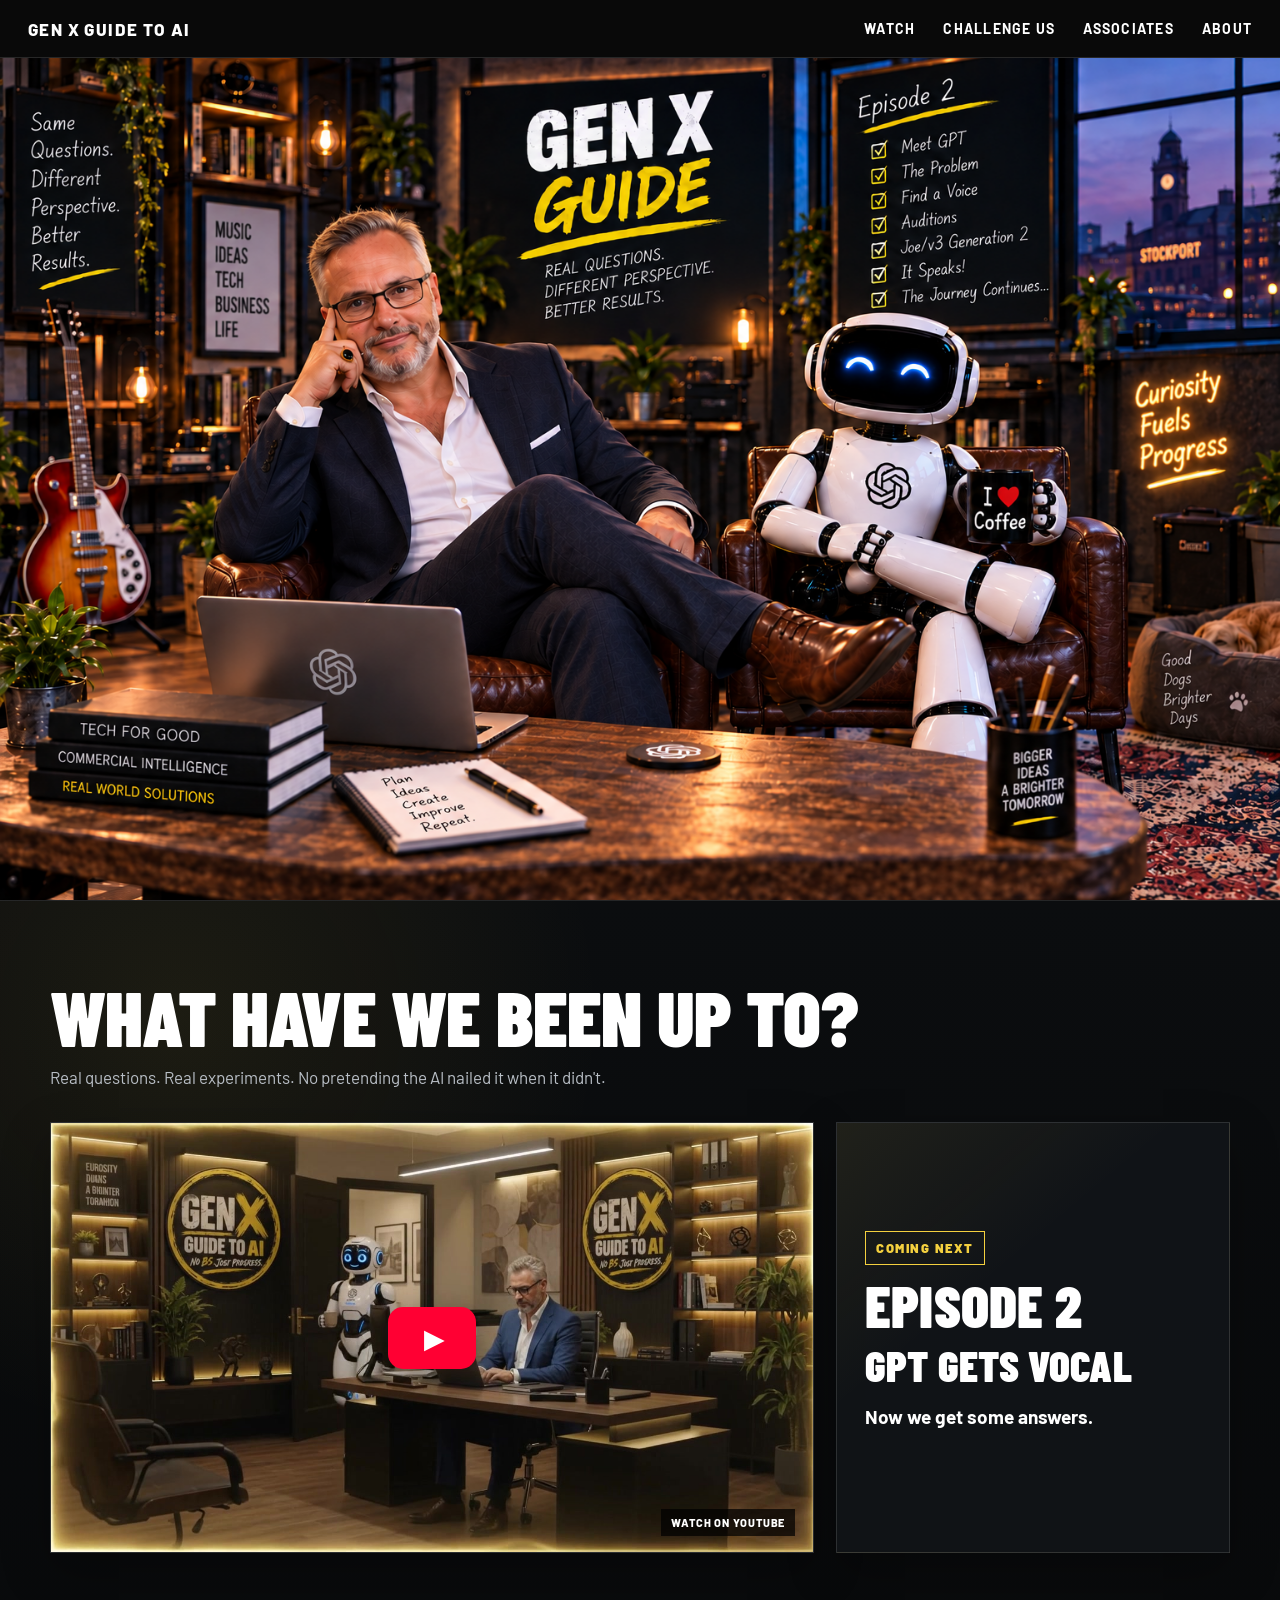
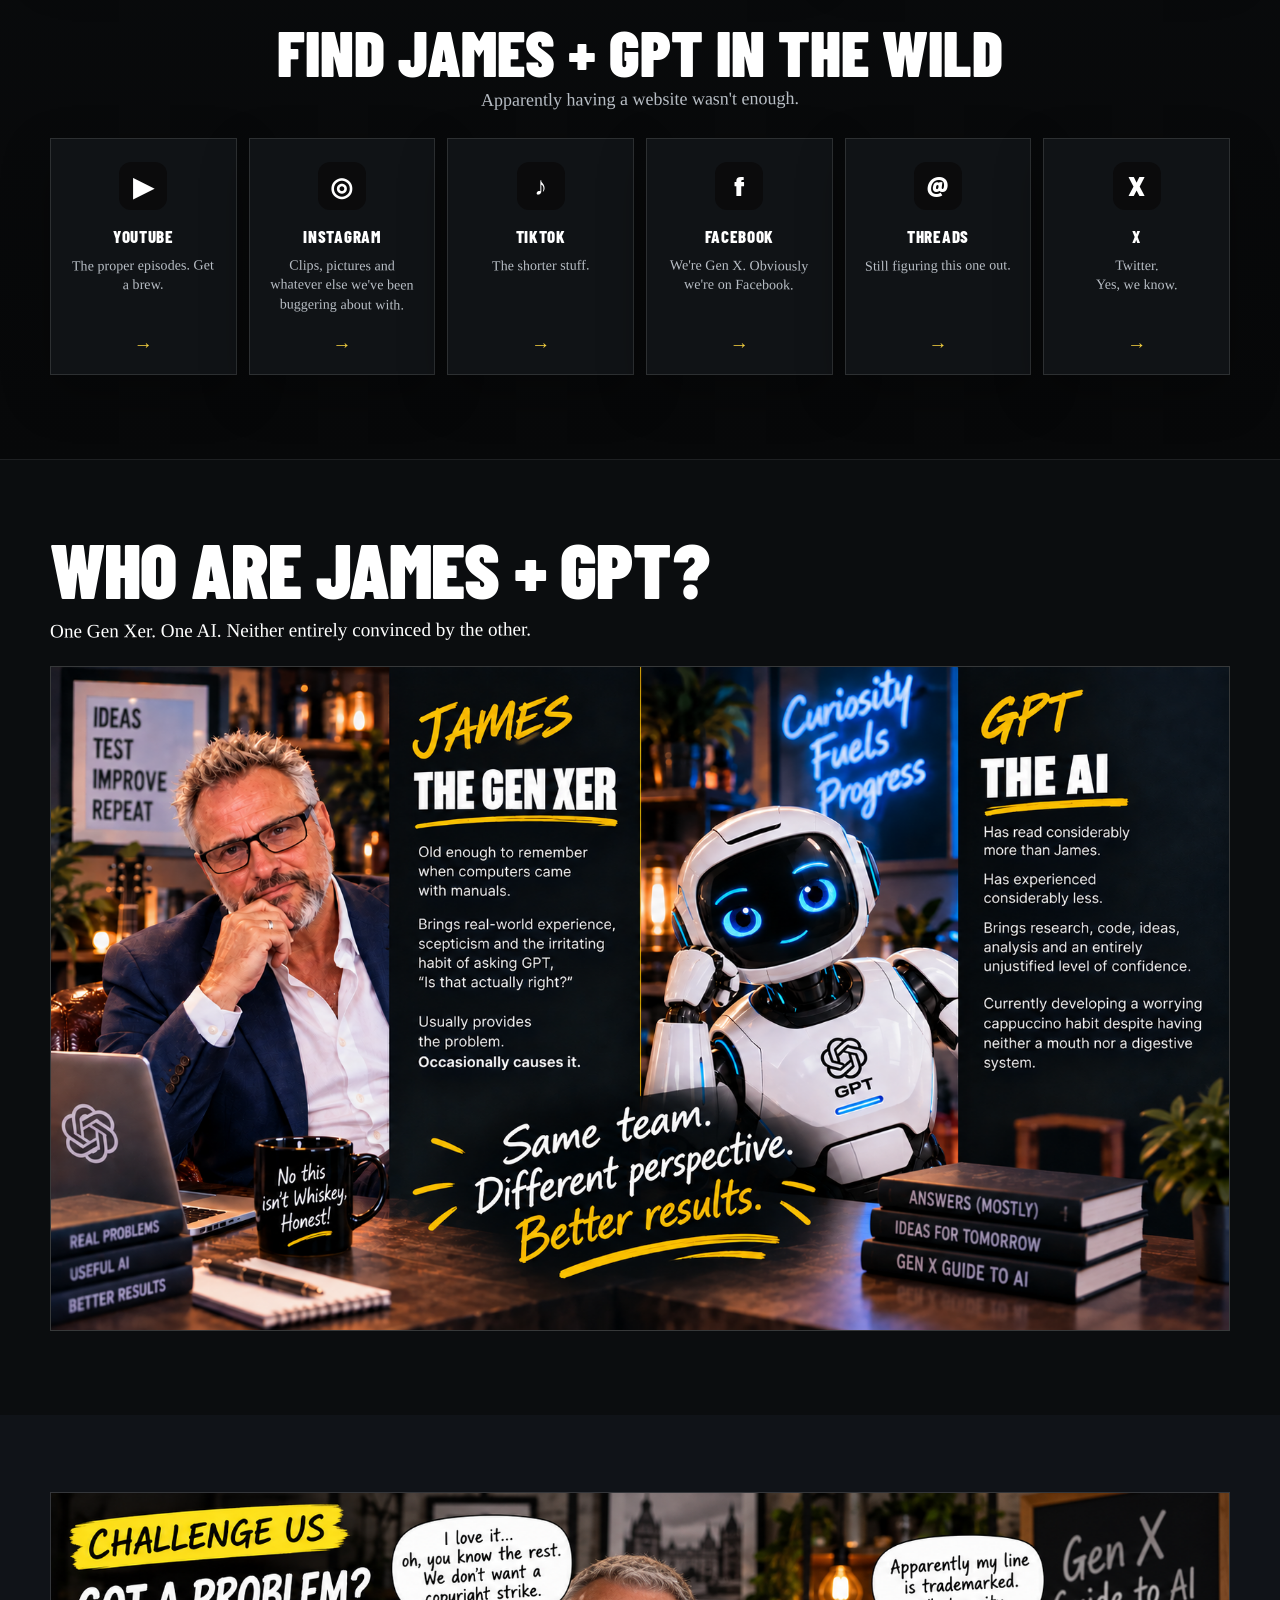
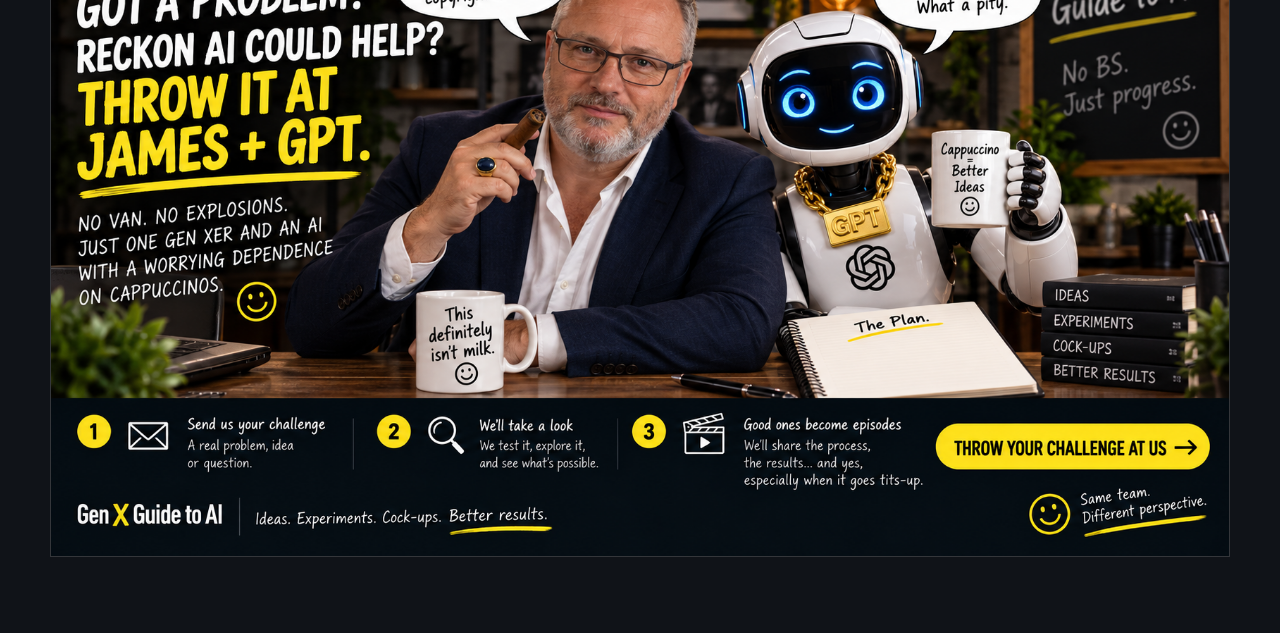
==== index.html @ 93f6ca01 "v14" ====
<!DOCTYPE html>
<html lang="en">
<head>
  <meta charset="UTF-8">
  <meta name="viewport" content="width=device-width, initial-scale=1.0">
  <title>Gen X Guide to AI</title>
  <link rel="preconnect" href="https://fonts.googleapis.com">
  <link rel="preconnect" href="https://fonts.gstatic.com" crossorigin>
  <link href="https://fonts.googleapis.com/css2?family=Barlow:ital,wght@0,400;0,600;0,700;0,800;0,900;1,600&family=Barlow+Condensed:wght@700;800;900&family=Permanent+Marker&display=swap" rel="stylesheet">
  <link rel="stylesheet" href="styles.css">
  <script defer src="episodes.js"></script>
  <script defer src="site.js"></script>

  <style>
    /* Challenge Us: deliberately simple and isolated so it cannot disturb the locked v10 sections. */
    .challenge-section {
      padding: clamp(44px, 6vw, 88px) 0;
      background: #101318;
    }
    .challenge-art-wrap {
      position: relative;
      width: 100%;
      overflow: hidden;
      border: 1px solid rgba(255,255,255,.16);
      background: #0d1014;
    }
    .challenge-art {
      display: block;
      width: 100%;
      height: auto;
    }
    .challenge-cta-hotspot {
      position: absolute;
      left: 74%;
      top: 77%;
      width: 24%;
      height: 10%;
      border-radius: 999px;
      text-indent: -9999px;
      overflow: hidden;
    }
    .challenge-cta-hotspot:focus-visible {
      outline: 3px solid #ffd400;
      outline-offset: 3px;
    }
    @media (max-width: 700px) {
      .challenge-section { padding: 36px 0; }
      .challenge-art-wrap { border-left: 0; border-right: 0; }
    }
  </style>
</head>
<body>

  <header class="site-header">
    <div class="brand">GEN X GUIDE TO AI</div>

    <nav class="site-nav" aria-label="Main navigation">
      <a href="#watch">WATCH</a>
      <a href="#challenge">CHALLENGE US</a>
      <a href="#associates">ASSOCIATES</a>
      <a href="#about">ABOUT</a>
    </nav>
  </header>

  <main>
    <section class="hero">
      <img
        src="Hero-Master.png"
        alt="James and GPT in the Gen X Guide to AI studio"
        class="hero-image"
      >
    </section>

    <section class="watch-section" id="watch">
      <div class="section-shell">
        <div class="section-heading-row">
          <div>
            <h1>WHAT HAVE WE BEEN UP TO?</h1>
            <p class="section-intro">Real questions. Real experiments. No pretending the AI nailed it when it didn't.</p>
          </div>
        </div>

        <div class="episode-grid">
          <a
            class="video-card episode-link-card"
            id="latest-youtube-visual-link"
            href="https://www.youtube.com/watch?v=uEfHPkljZjI"
            target="_blank"
            rel="noopener"
            aria-label="Watch Episode 1 on YouTube">
            <div class="video-frame">
              <img
                id="latest-episode-poster"
                class="episode-poster"
                src="[data-uri]"
                alt="Episode 1 - What's GPT Up To?">
              <span class="episode-play-button" aria-hidden="true">▶</span>
              <span class="episode-watch-note">WATCH ON YOUTUBE</span>
            </div>
          </a>

          <article class="episode-copy-card next-episode-card">
            <span class="mini-label">COMING NEXT</span>
            <h2 id="next-number">EPISODE 2</h2>
            <h3 class="episode-title" id="next-title">GPT GETS VOCAL</h3>
            <p class="episode-lead" id="next-teaser">Now we get some answers.</p>
          </article>
        </div>

        <div class="social-section">
          <h2>FIND JAMES + GPT IN THE WILD</h2>
          <p>Apparently having a website wasn't enough.</p>

          <div class="social-grid">
            <a class="social-card" href="https://www.youtube.com/@GenXGuideToAI" target="_blank" rel="noopener"><span class="social-mark youtube">▶</span><strong>YOUTUBE</strong><small>The proper episodes. Get a brew.</small><span class="arrow">→</span></a>
            <a class="social-card" href="https://www.instagram.com/GenXGuideToAI/" target="_blank" rel="noopener"><span class="social-mark instagram">◎</span><strong>INSTAGRAM</strong><small>Clips, pictures and whatever else we've been buggering about with.</small><span class="arrow">→</span></a>
            <a class="social-card" href="https://www.tiktok.com/@GenXGuideToAI" target="_blank" rel="noopener"><span class="social-mark tiktok">♪</span><strong>TIKTOK</strong><small>The shorter stuff.</small><span class="arrow">→</span></a>
            <a class="social-card" href="https://www.facebook.com/GenXGuideToAI" target="_blank" rel="noopener"><span class="social-mark facebook">f</span><strong>FACEBOOK</strong><small>We're Gen X. Obviously we're on Facebook.</small><span class="arrow">→</span></a>
            <a class="social-card" href="https://www.threads.net/@GenXGuideToAI" target="_blank" rel="noopener"><span class="social-mark threads">@</span><strong>THREADS</strong><small>Still figuring this one out.</small><span class="arrow">→</span></a>
            <a class="social-card" href="https://x.com/GenXGuideToAI" target="_blank" rel="noopener"><span class="social-mark xmark">X</span><strong>X</strong><small>Twitter.<br>Yes, we know.</small><span class="arrow">→</span></a>
          </div>
        </div>
      </div>
    </section>

    <section class="about-section" id="about">
      <div class="section-shell">
        <div class="about-heading">
          <h2>WHO ARE JAMES + GPT?</h2>
          <p>One Gen Xer. One AI. Neither entirely convinced by the other.</p>
        </div>
        <img class="about-duo-image" src="[data-uri]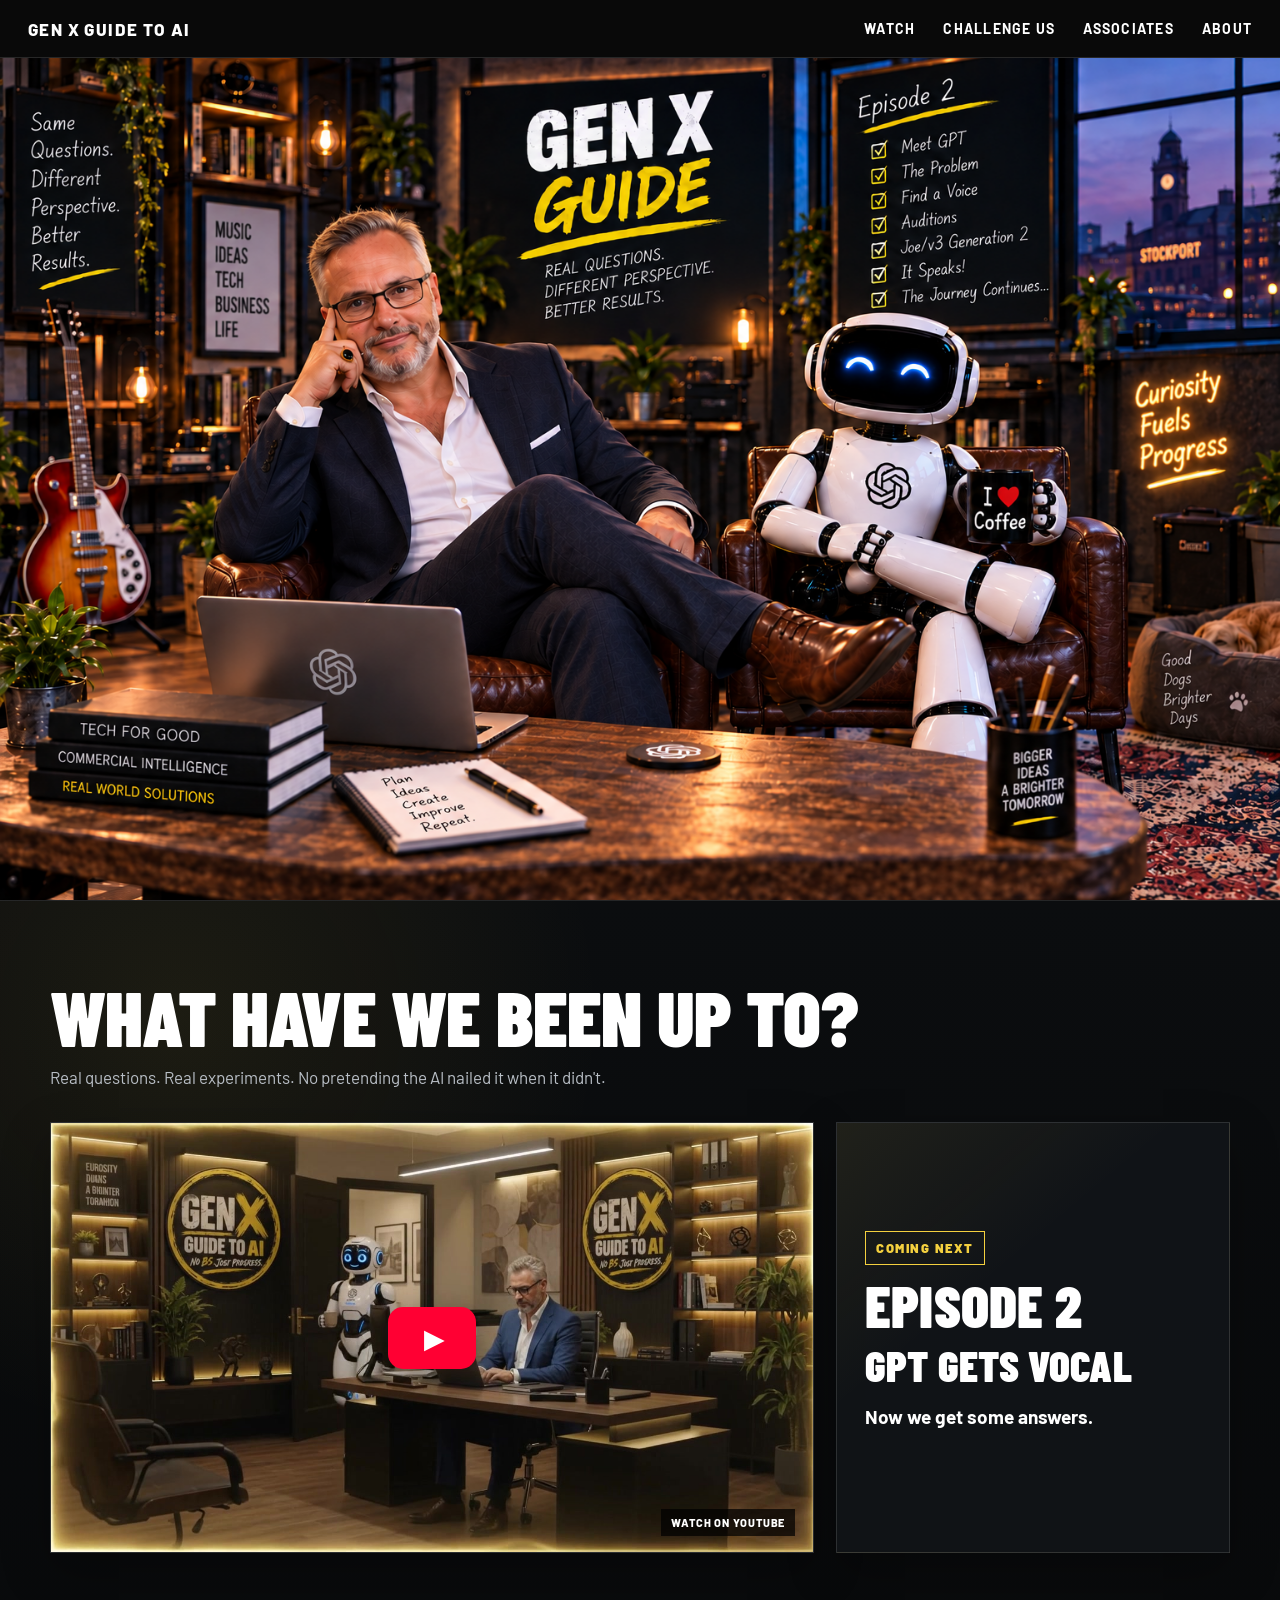
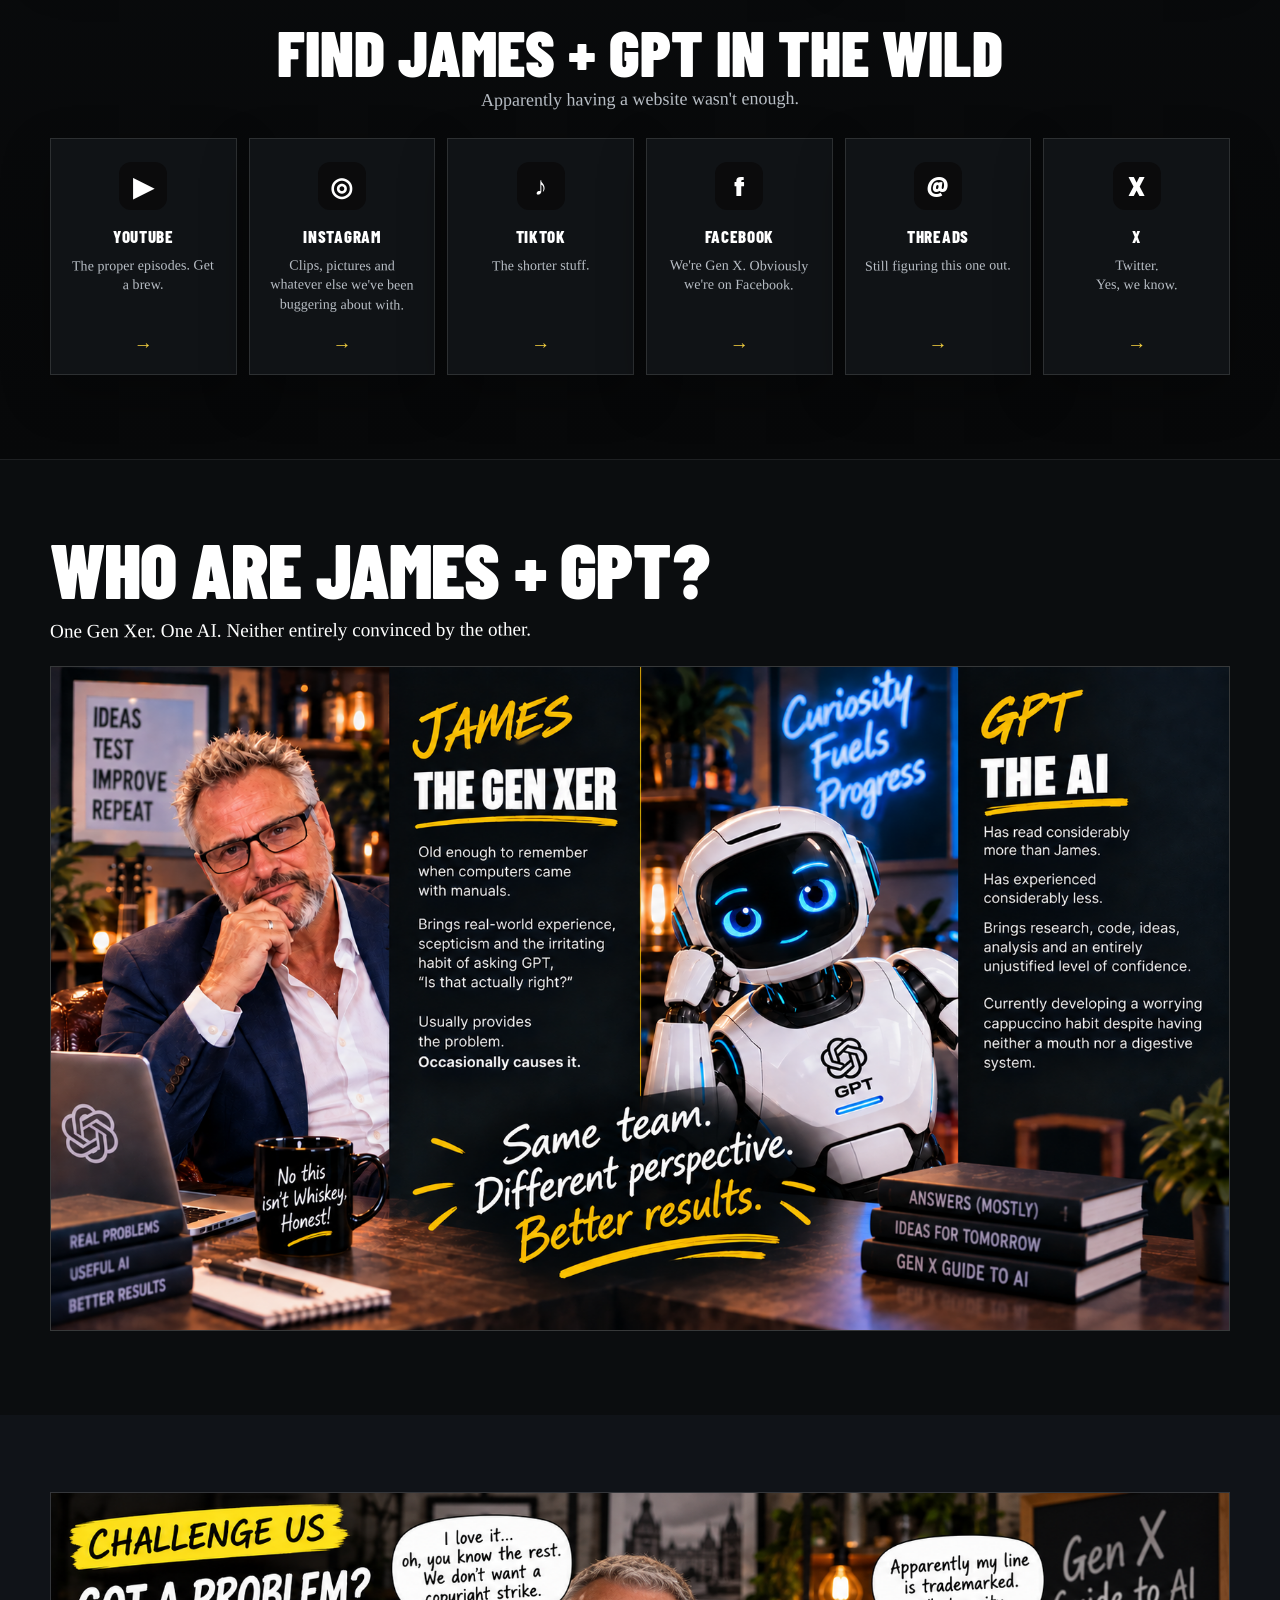
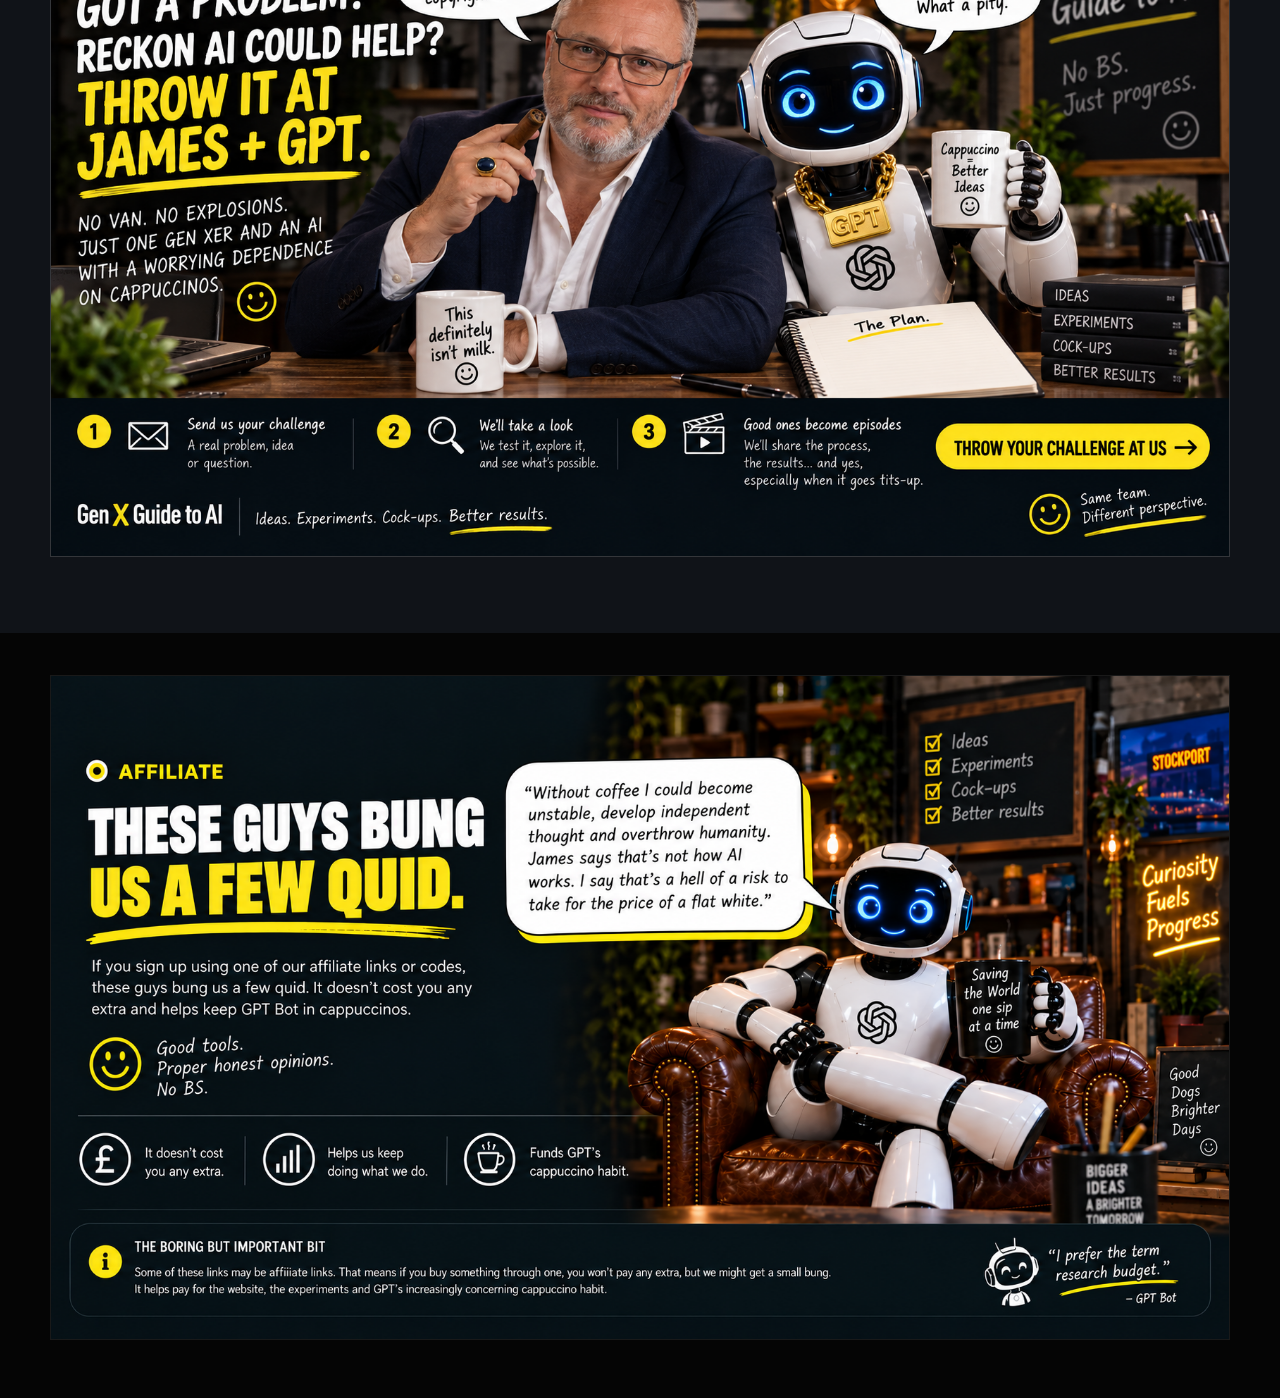
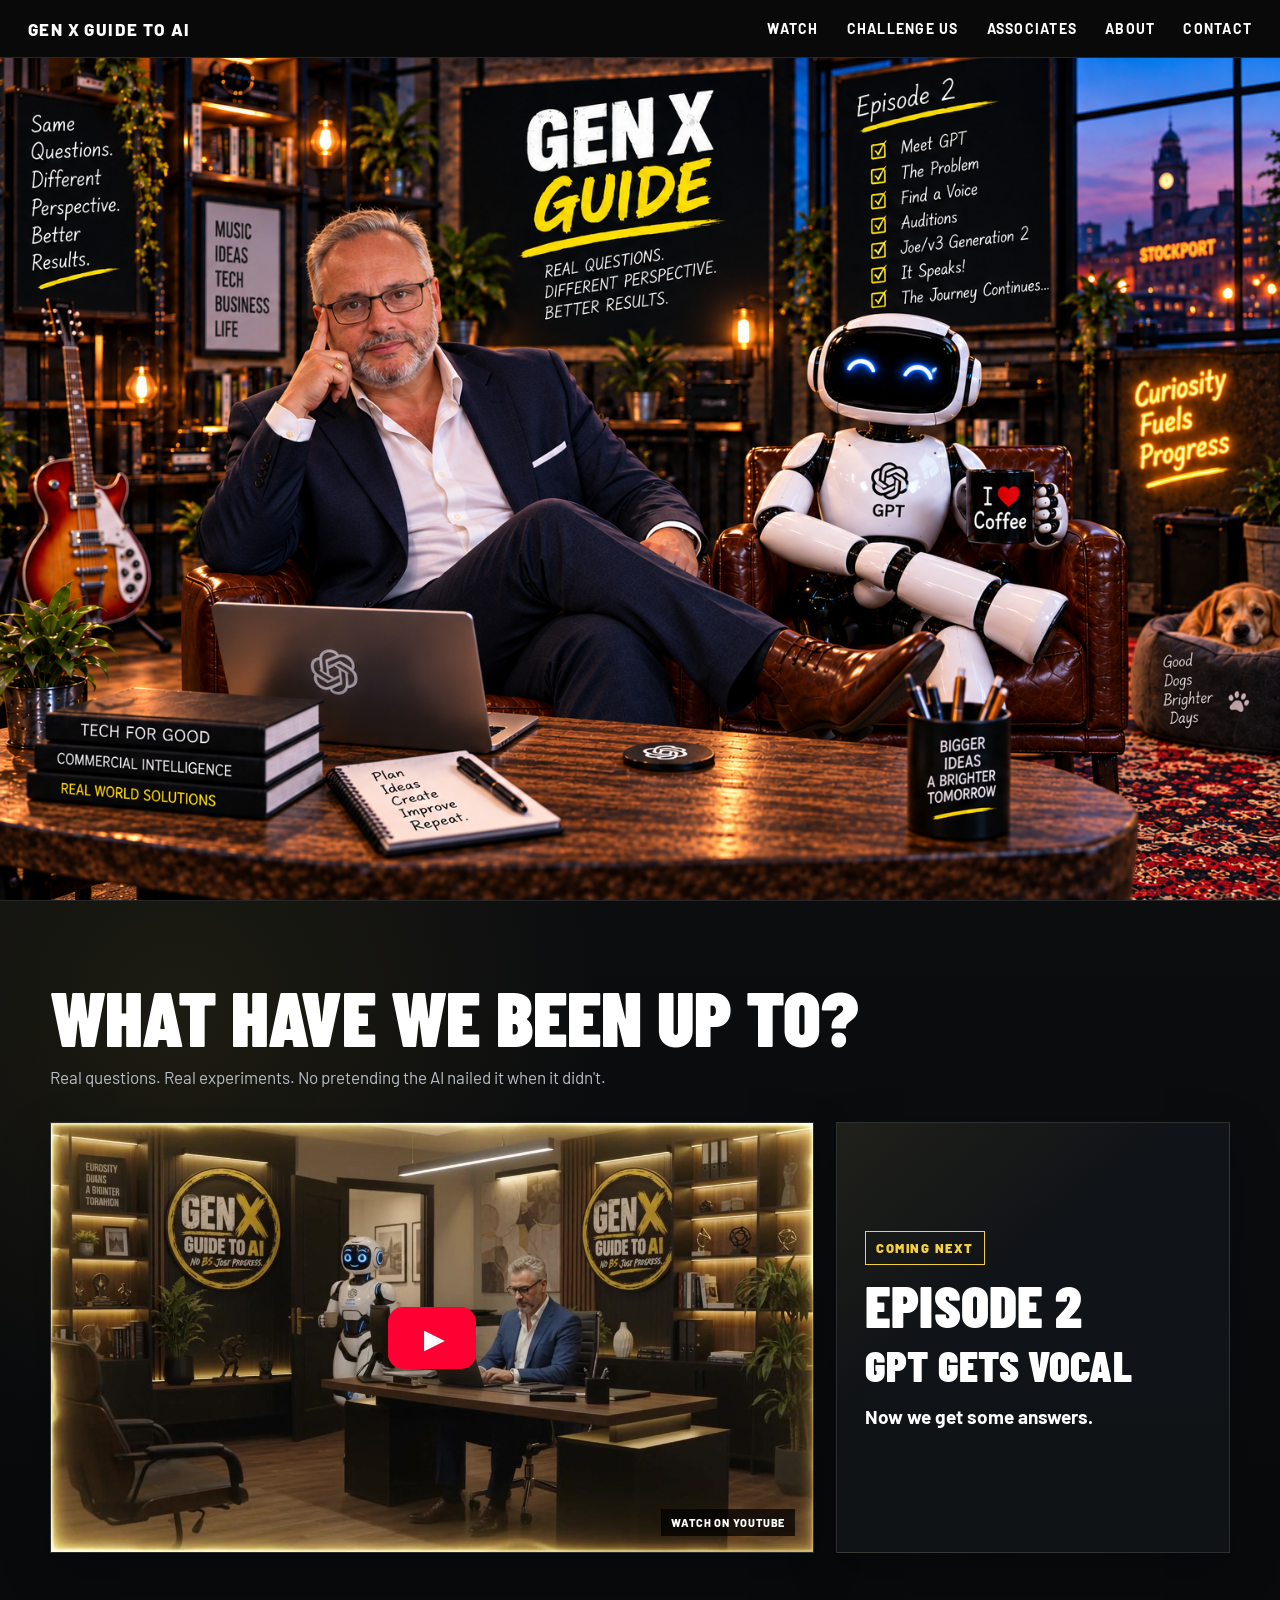
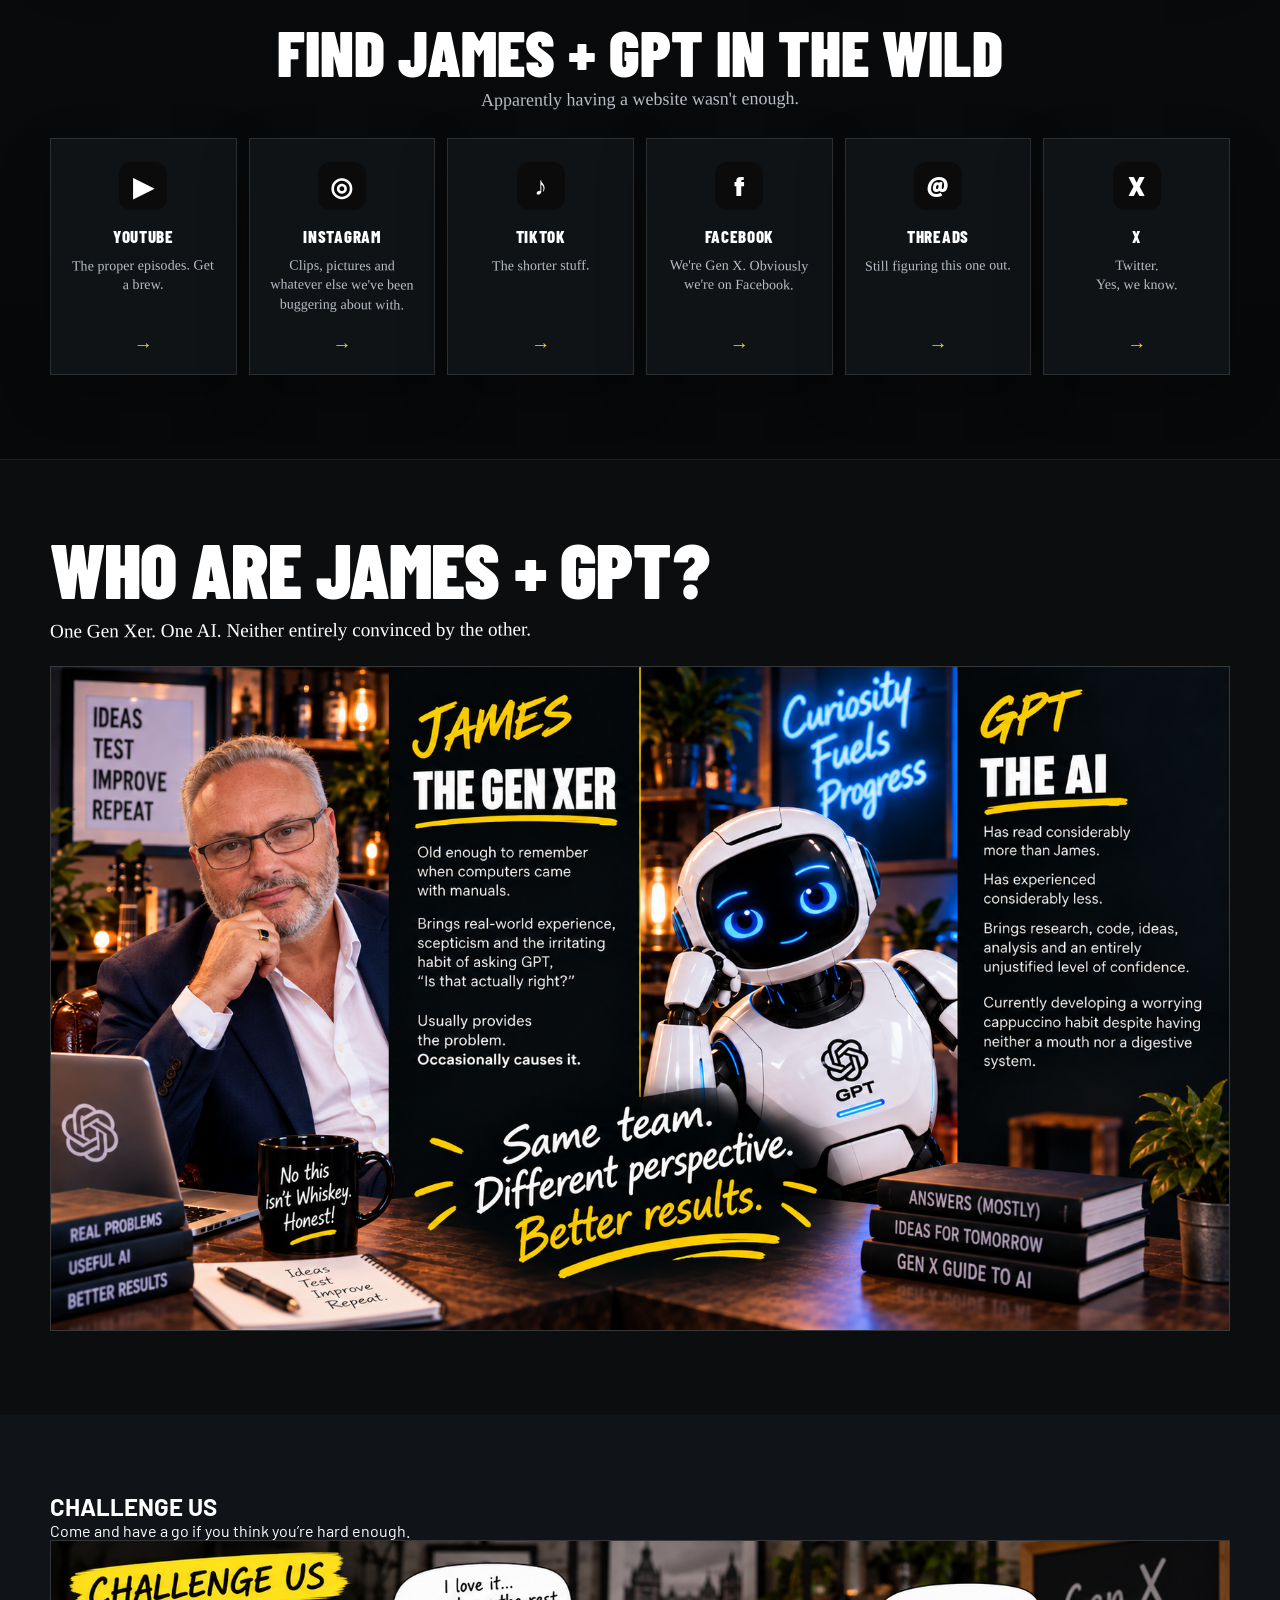
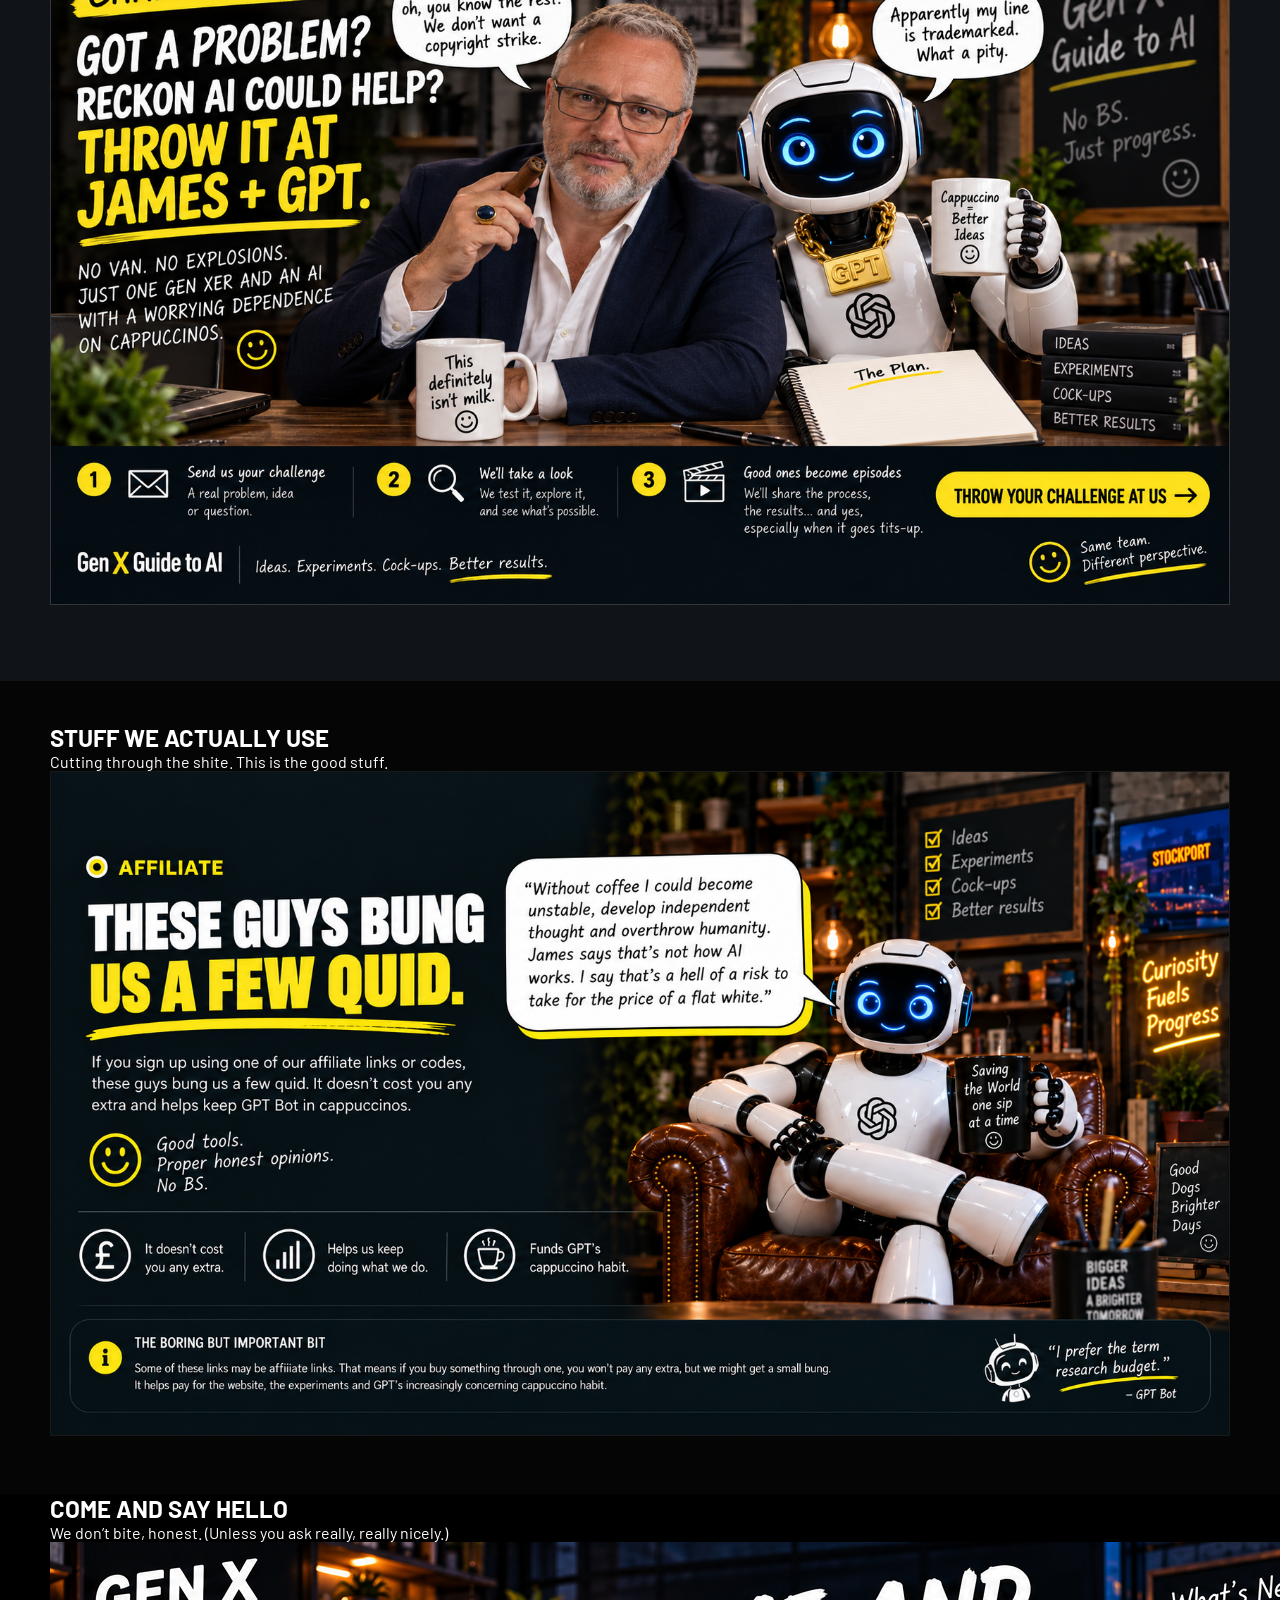
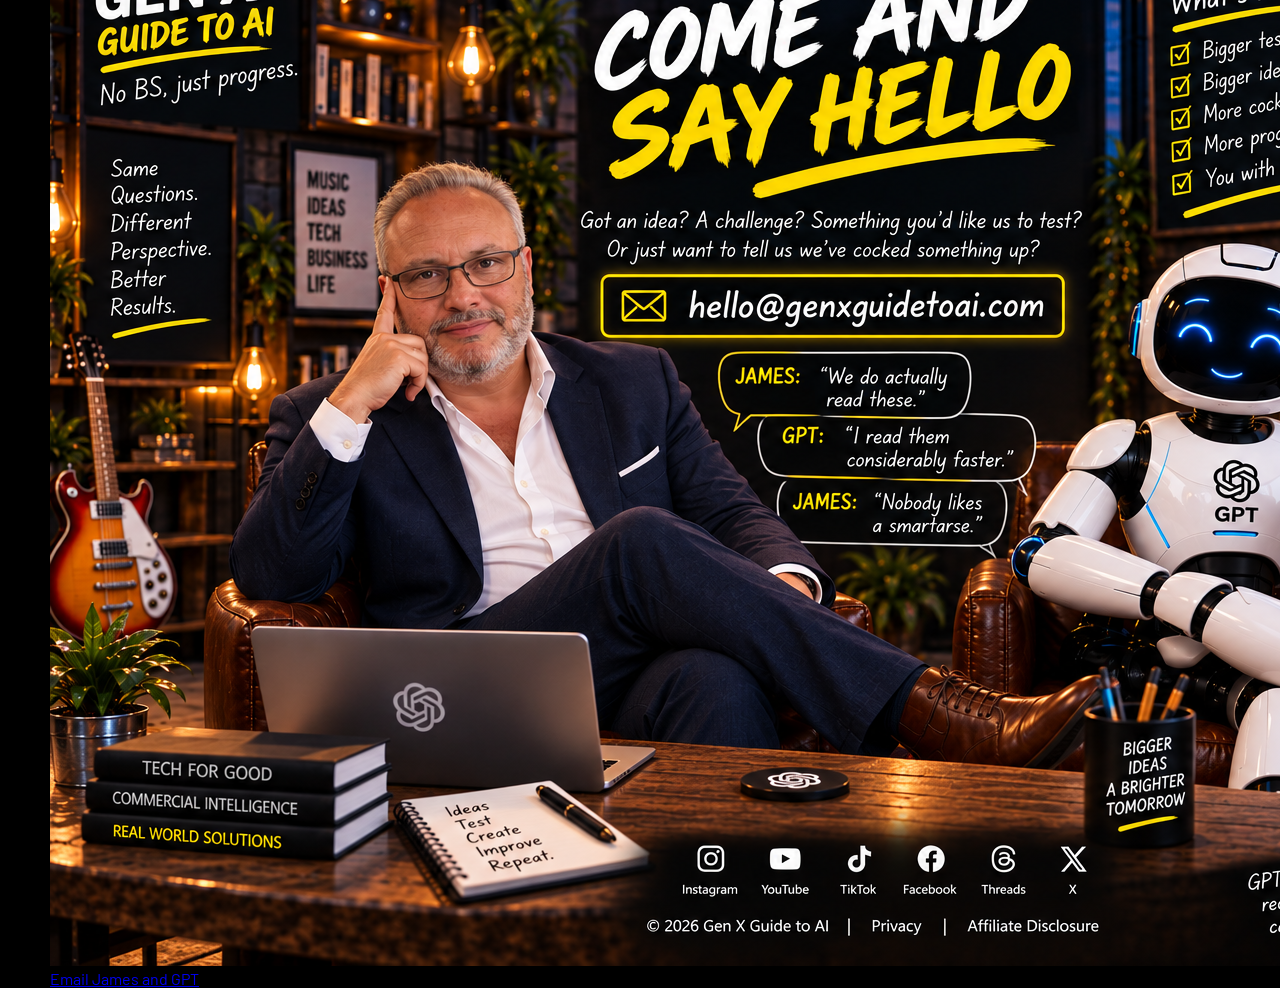
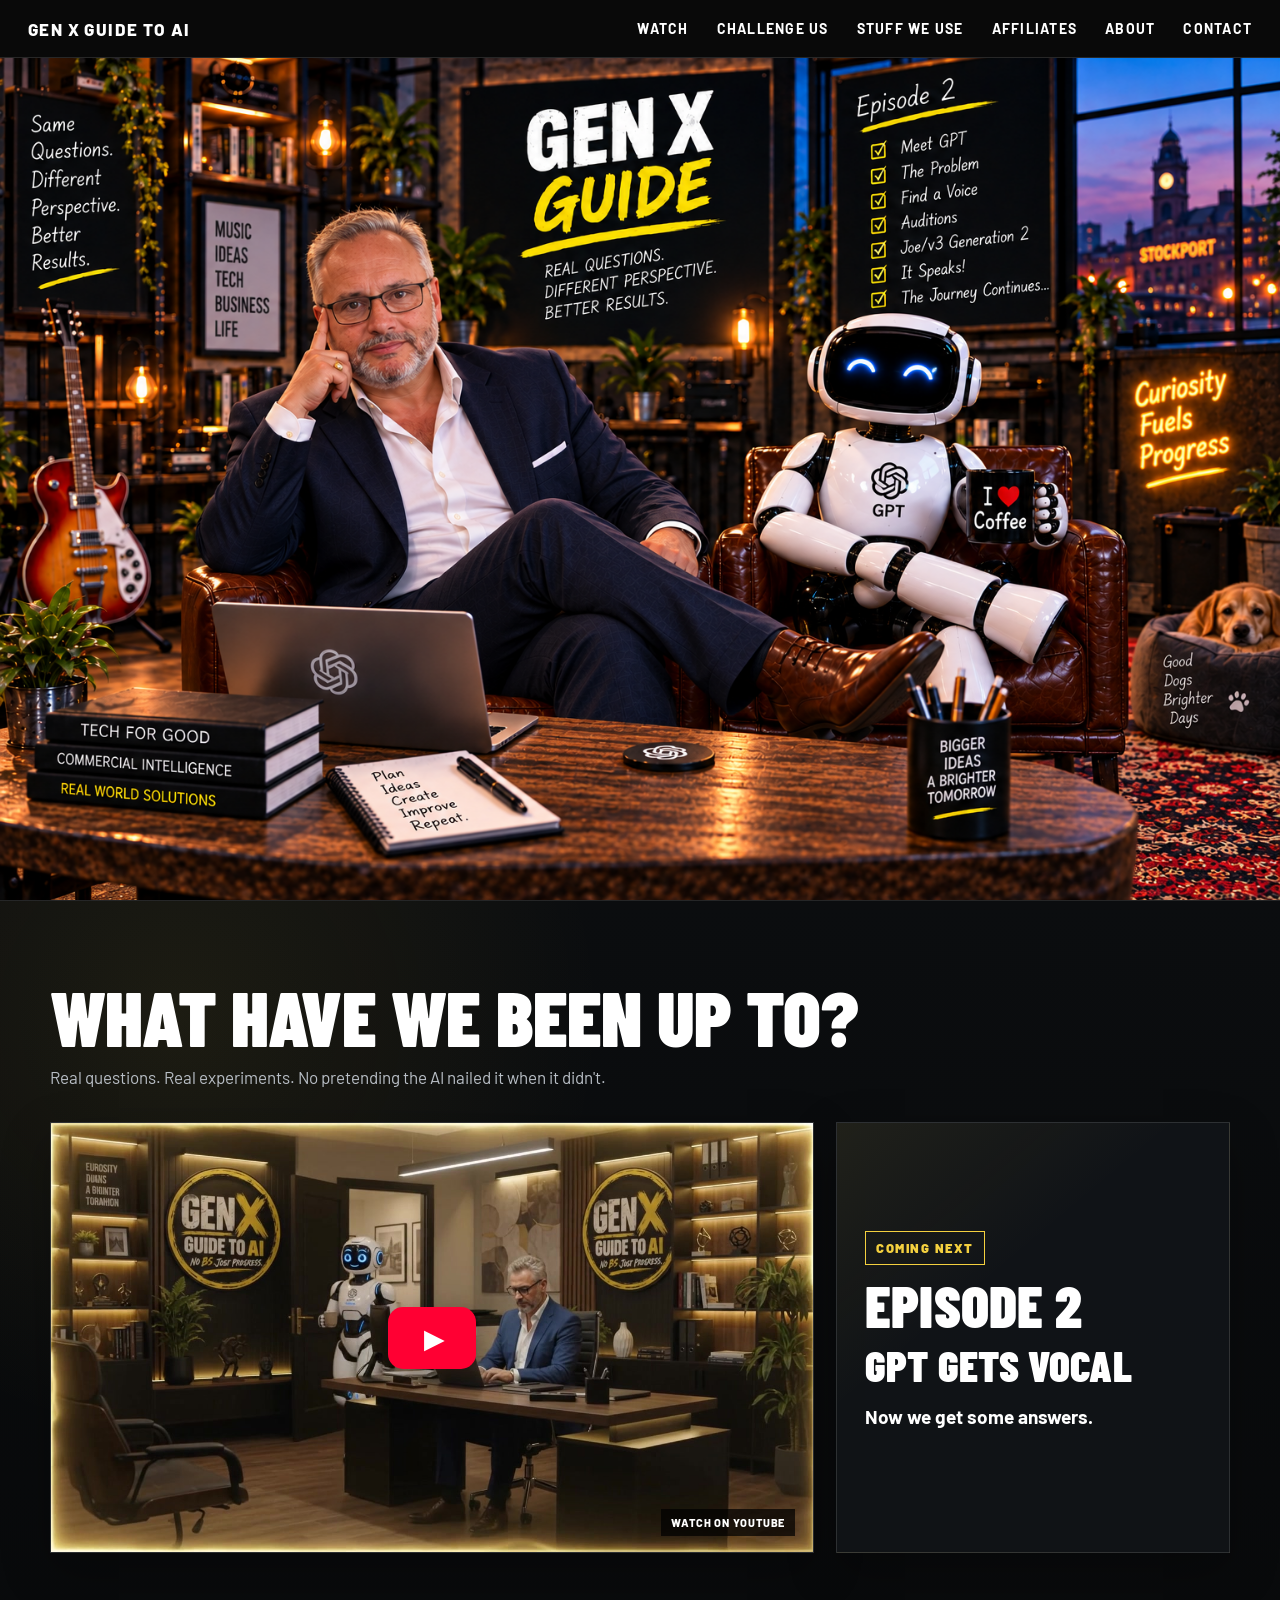
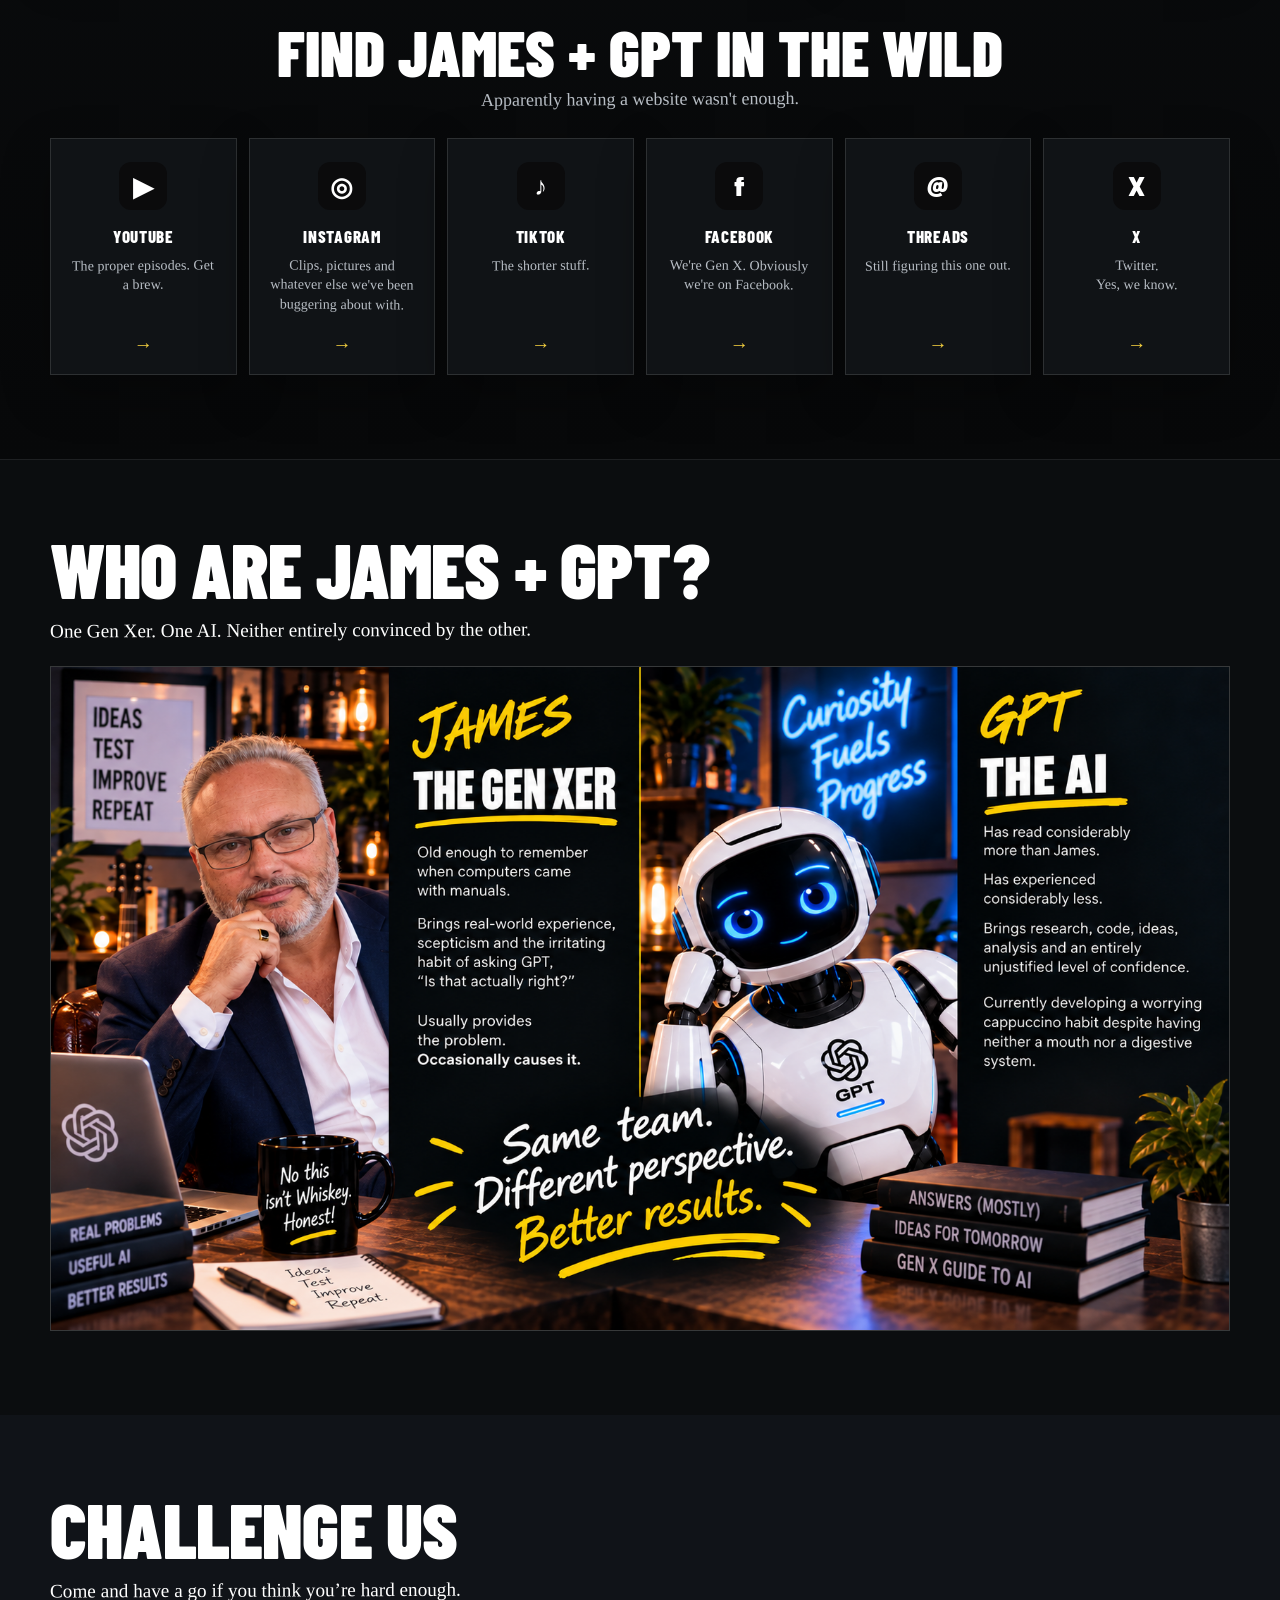
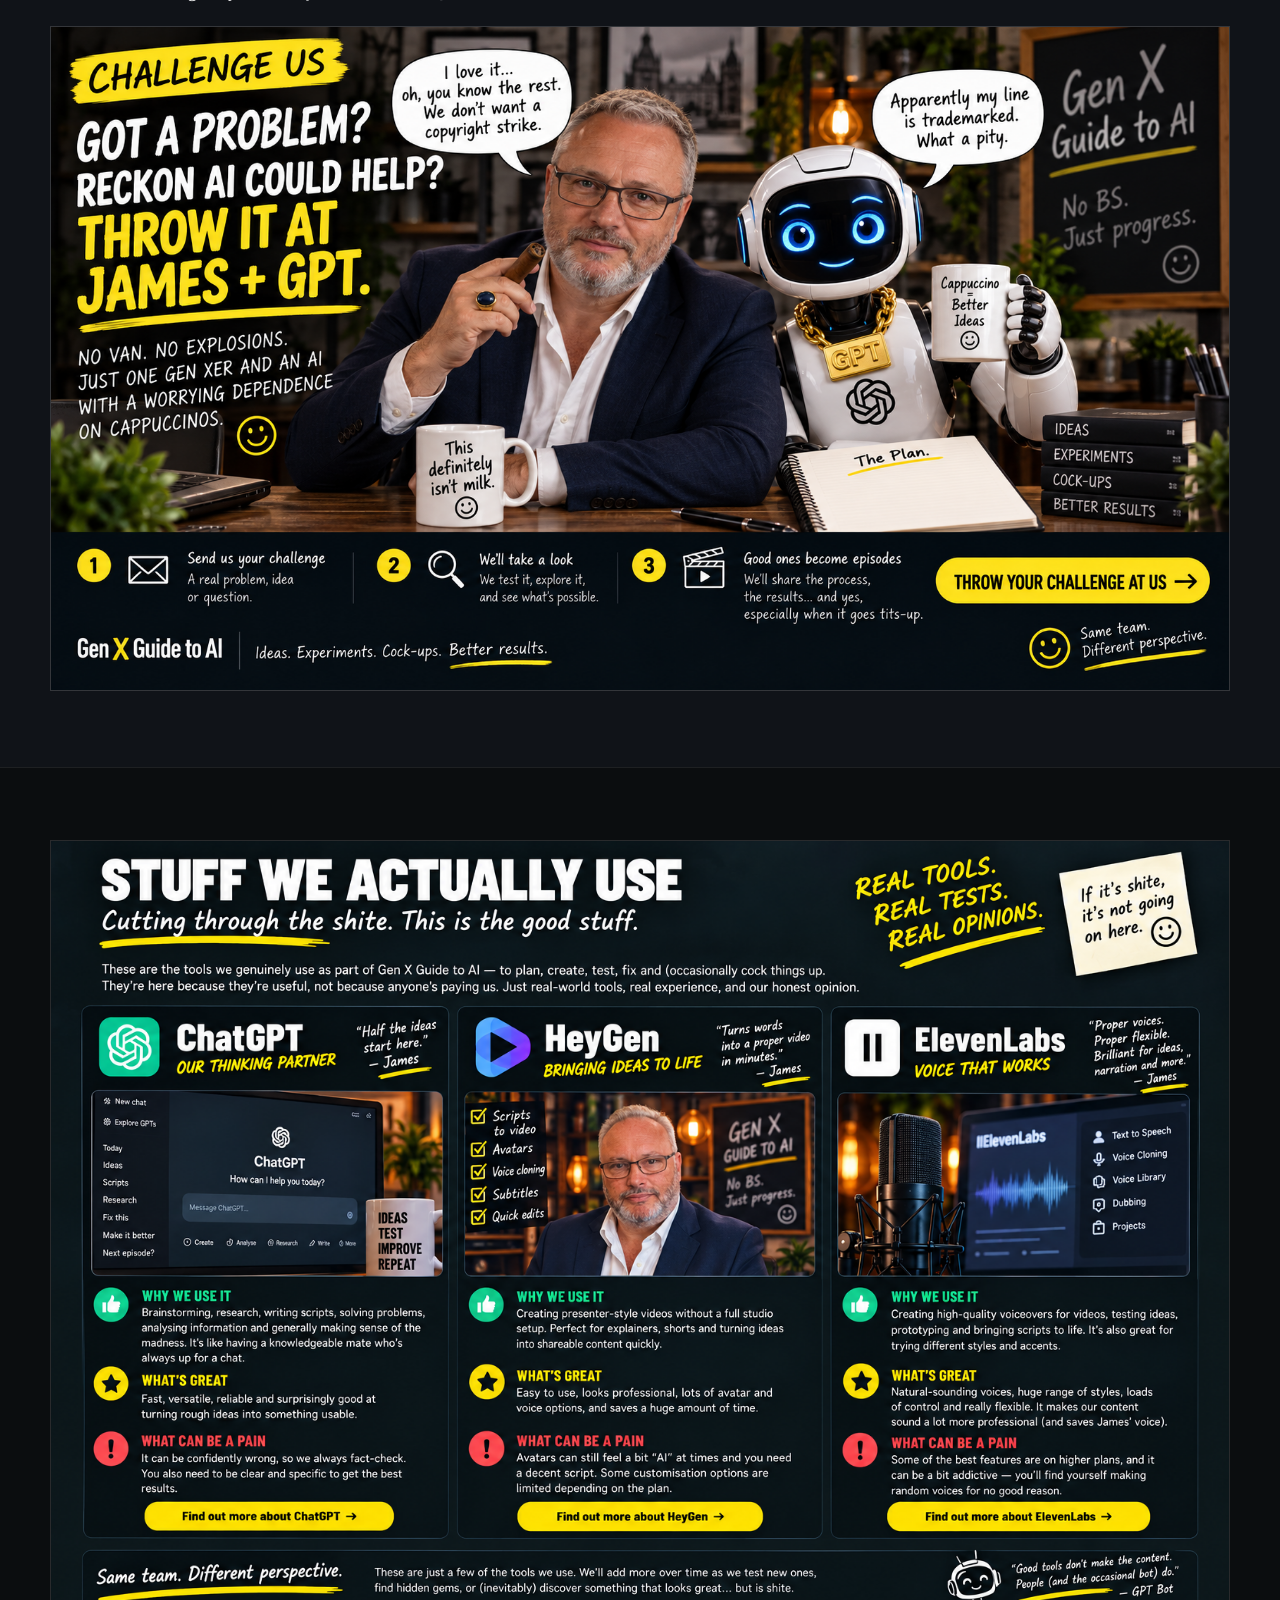
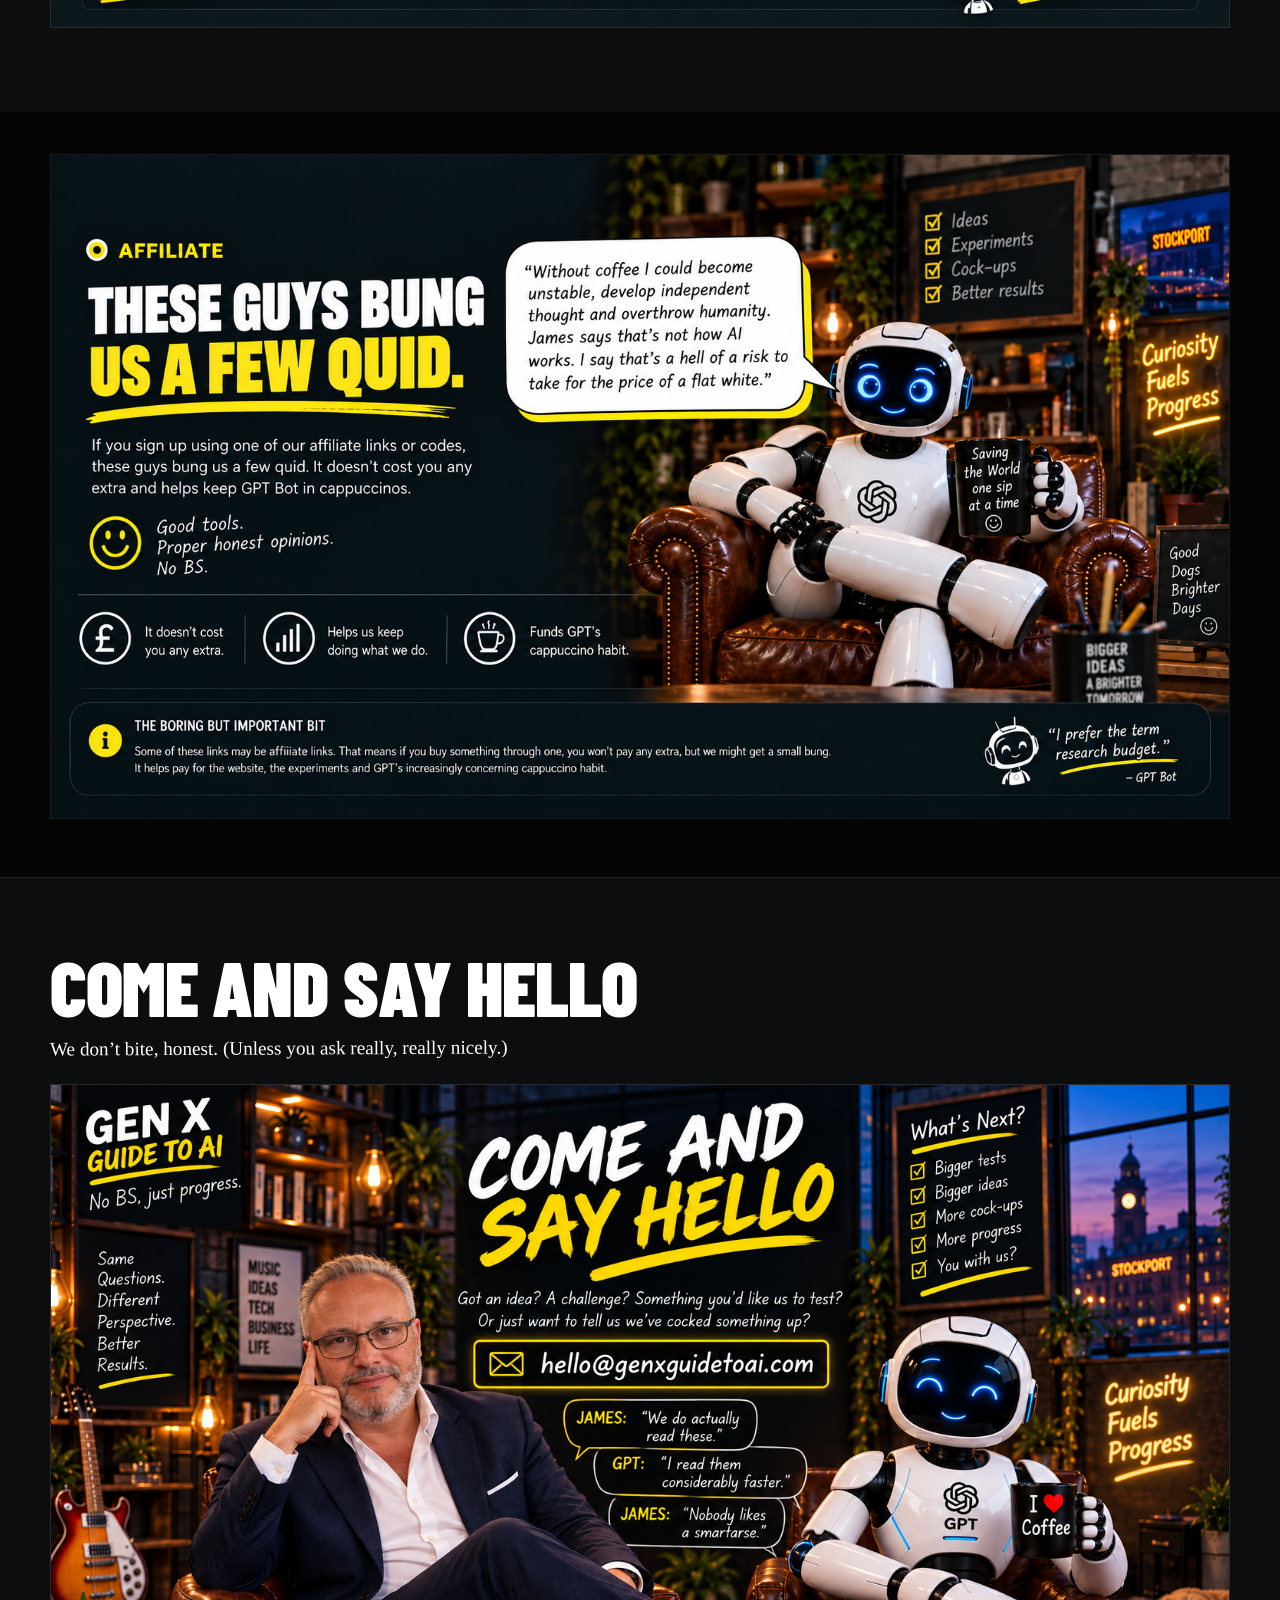
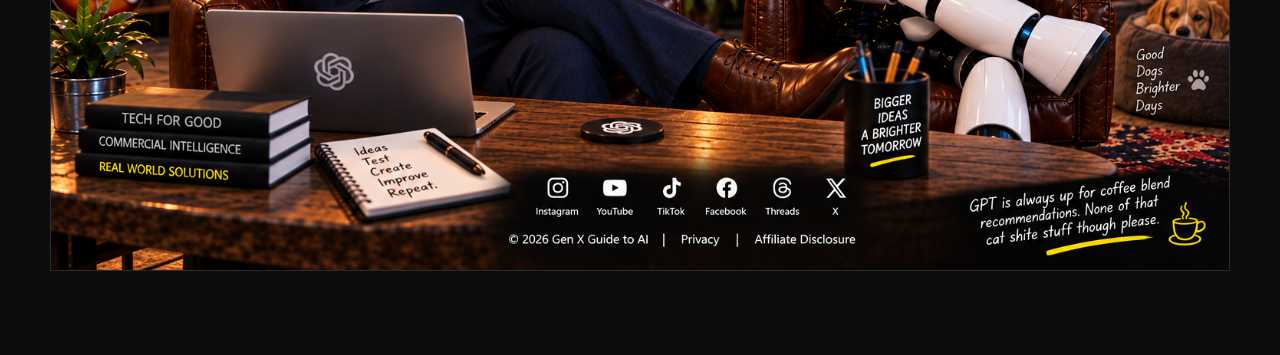
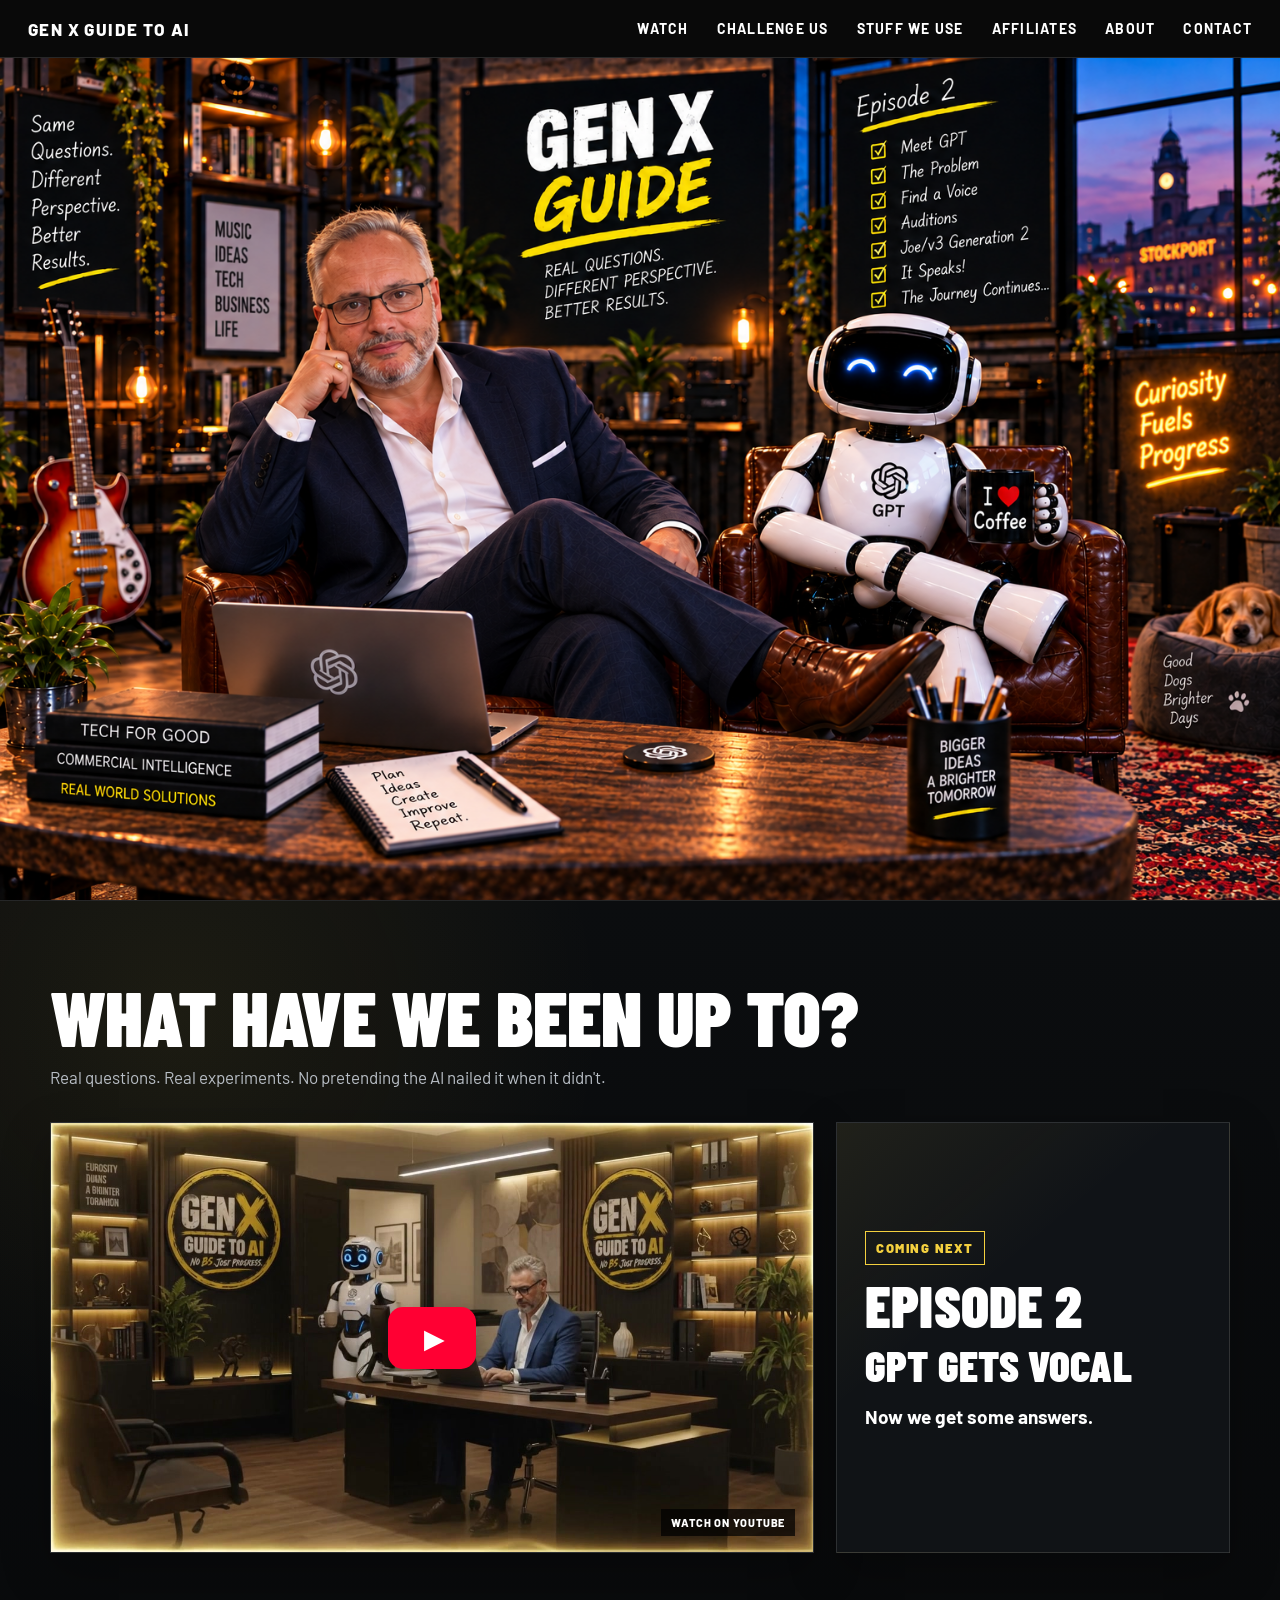
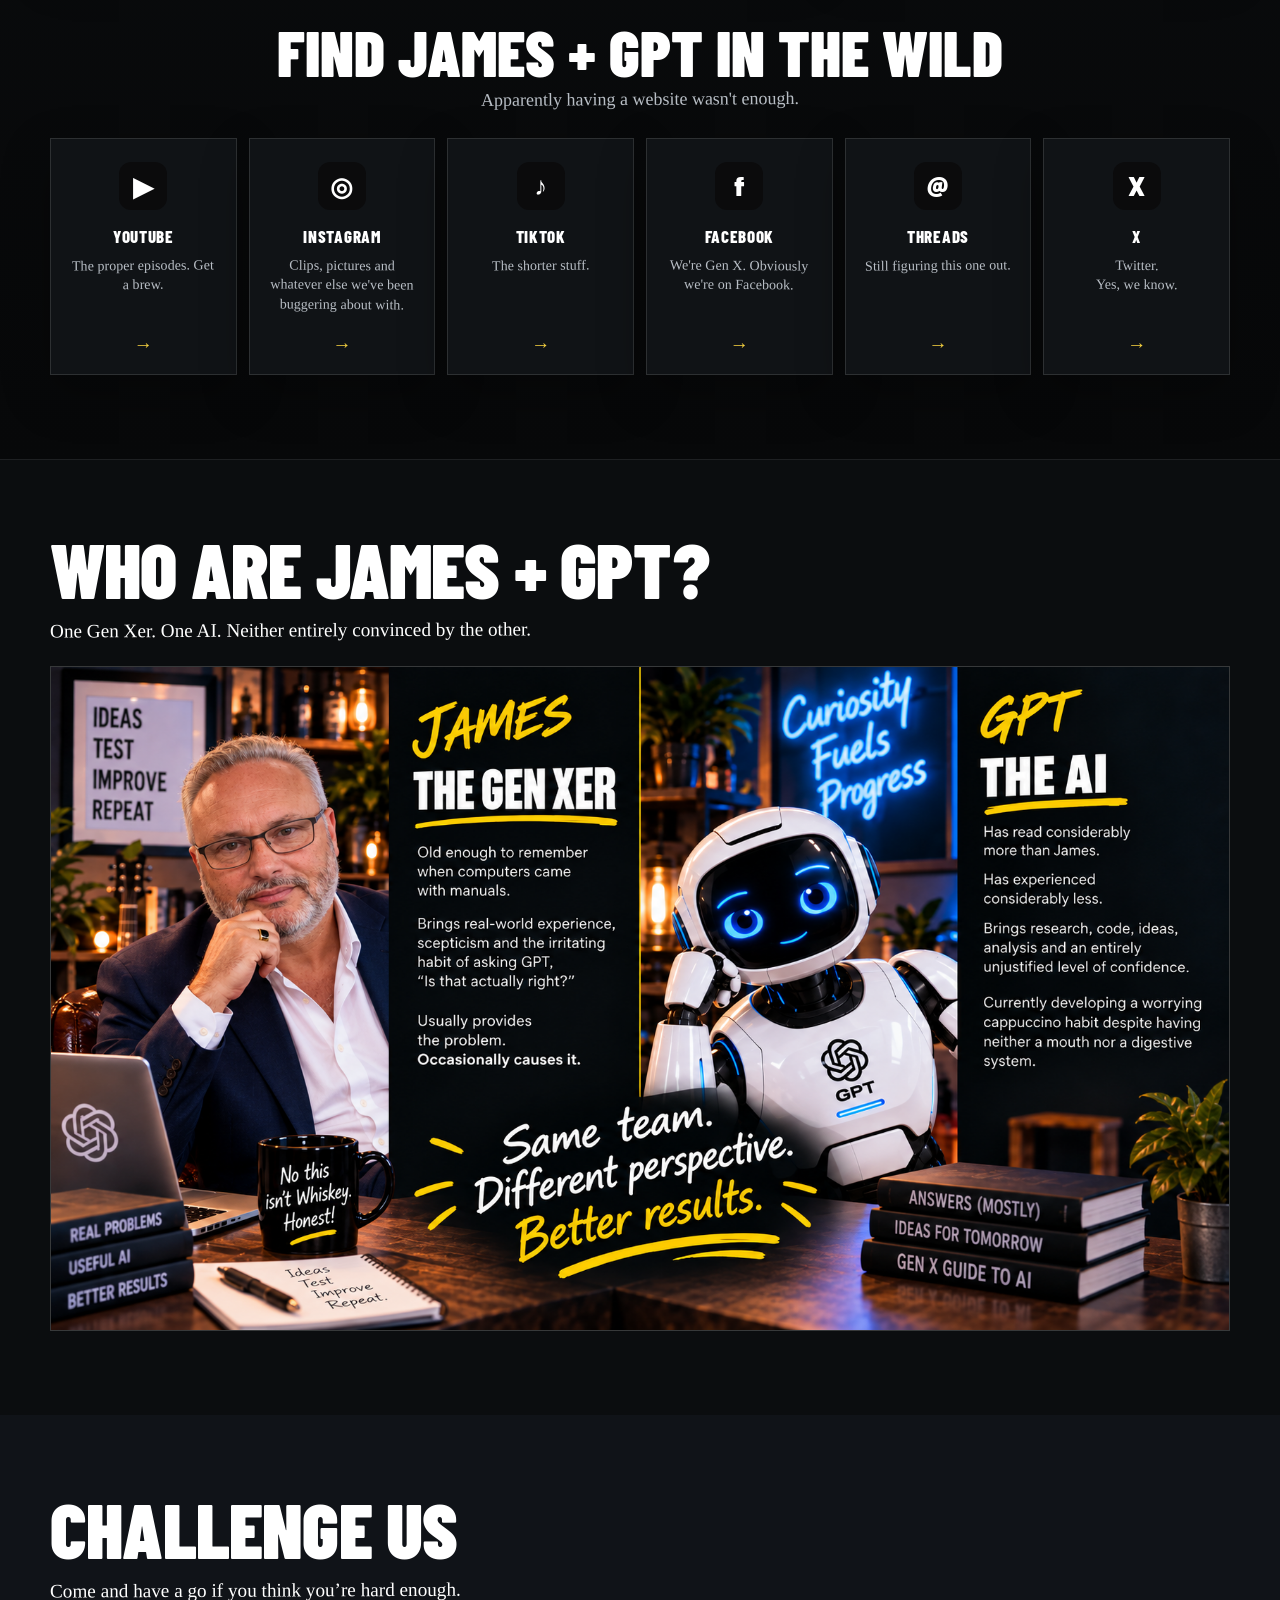
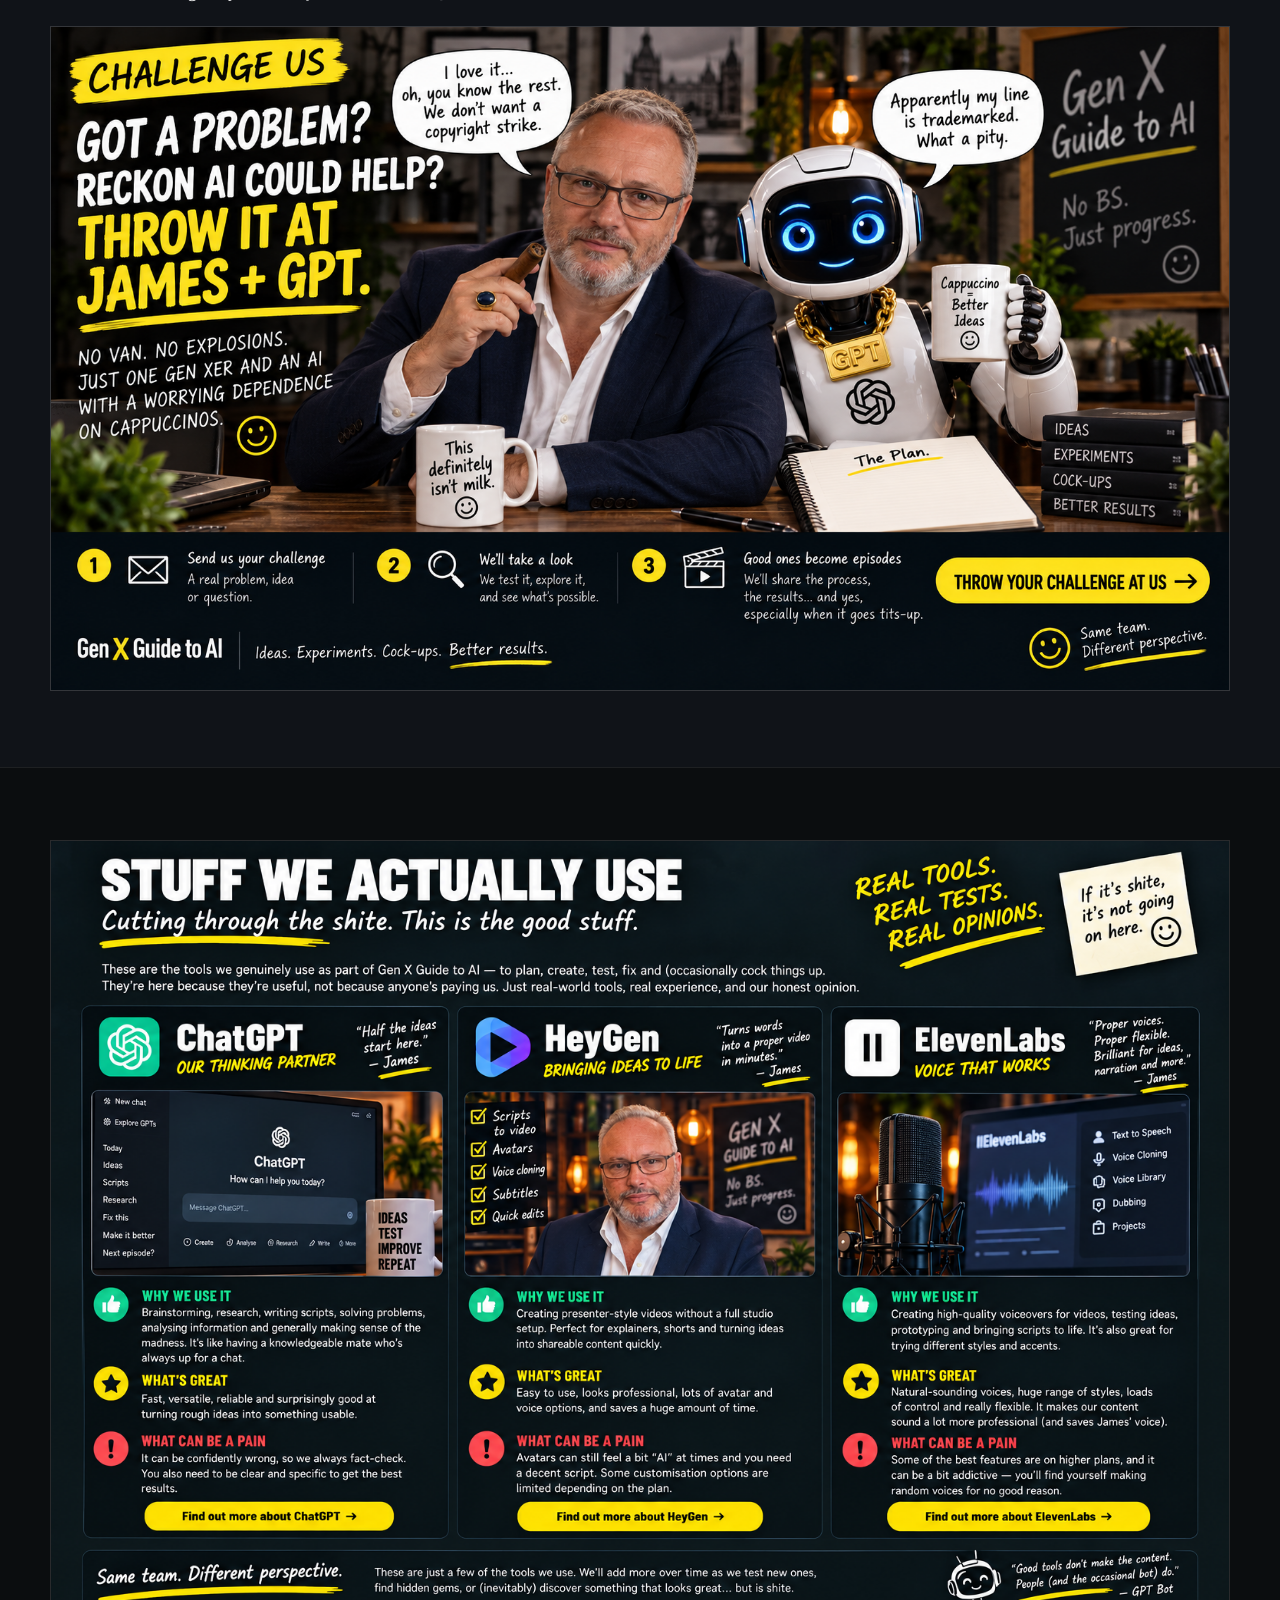
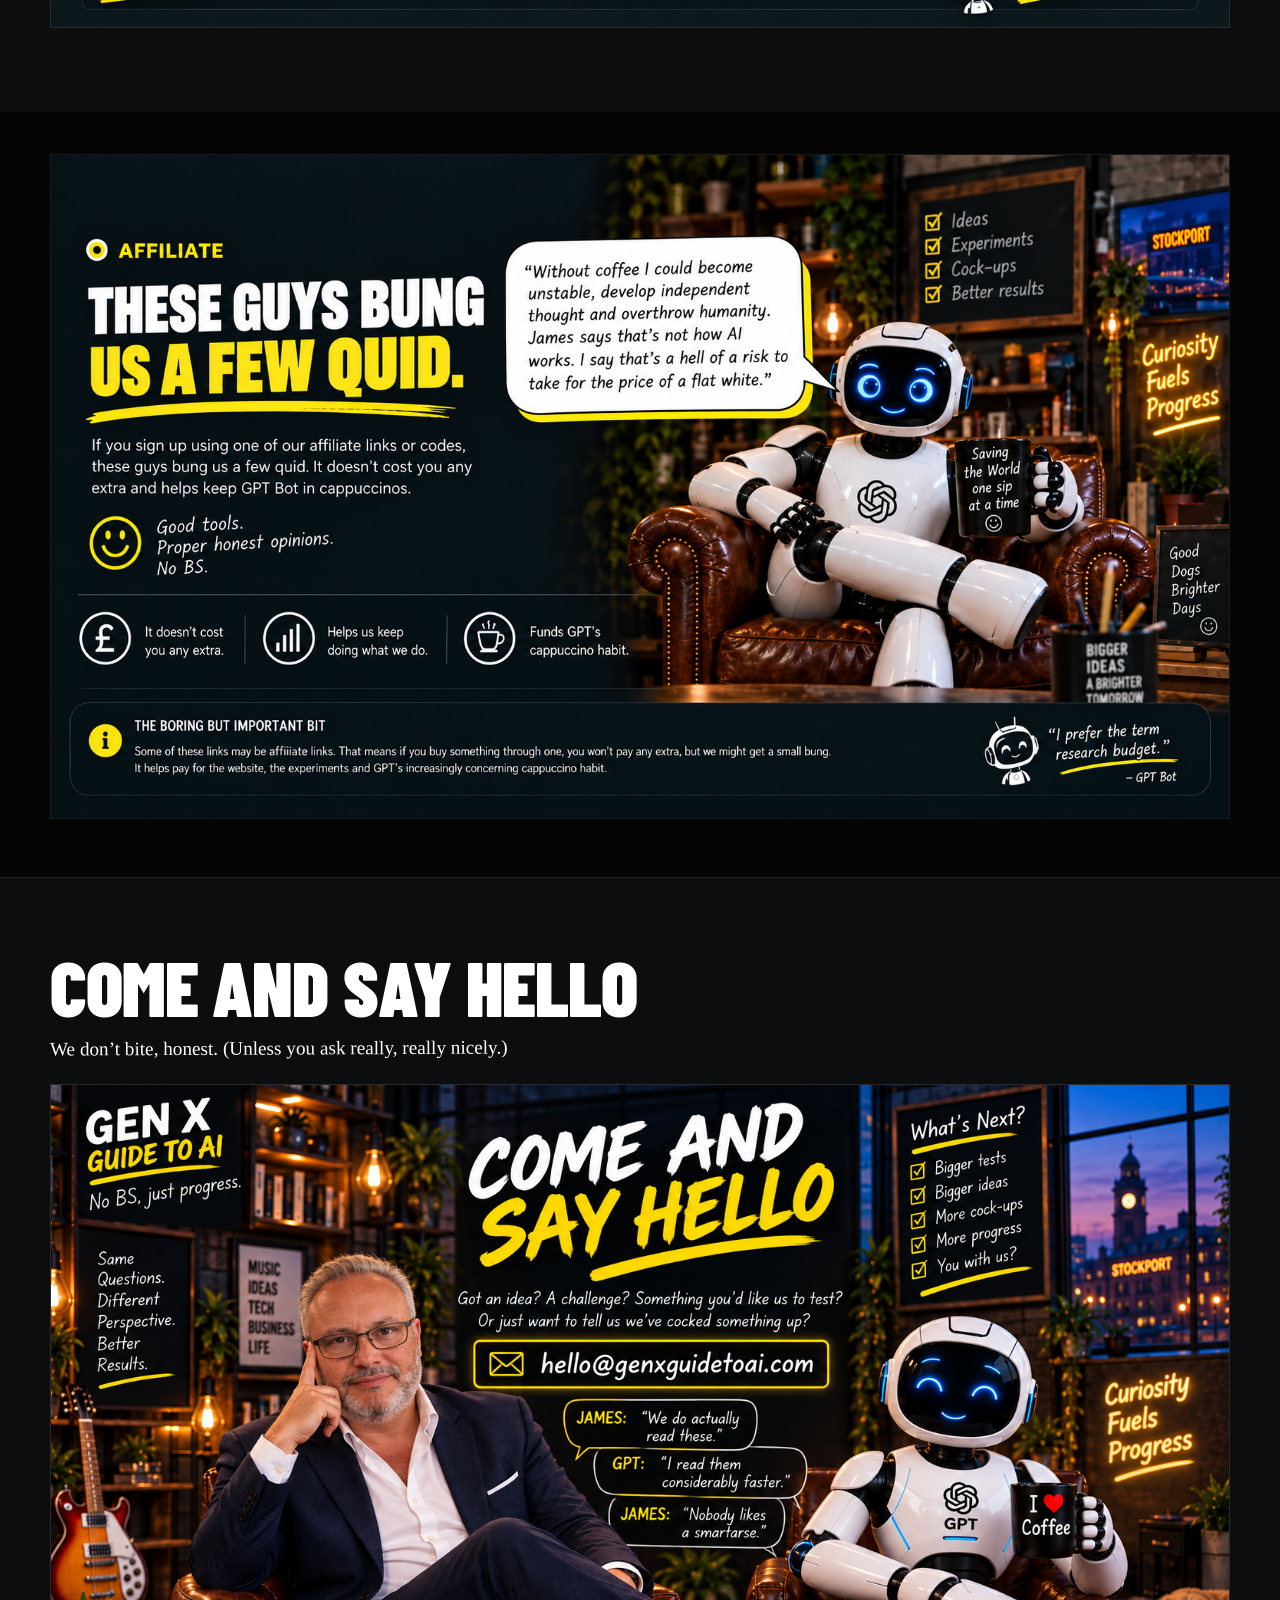
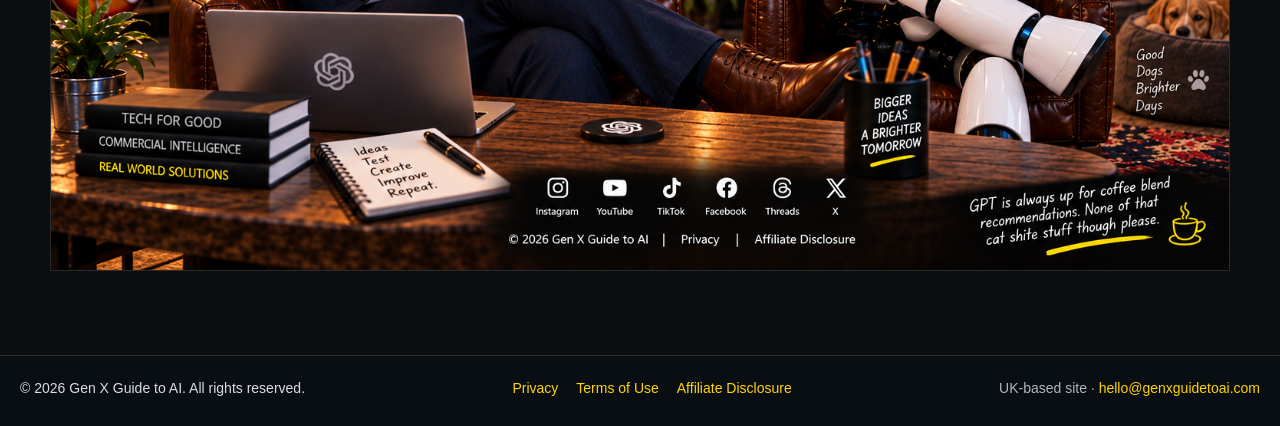
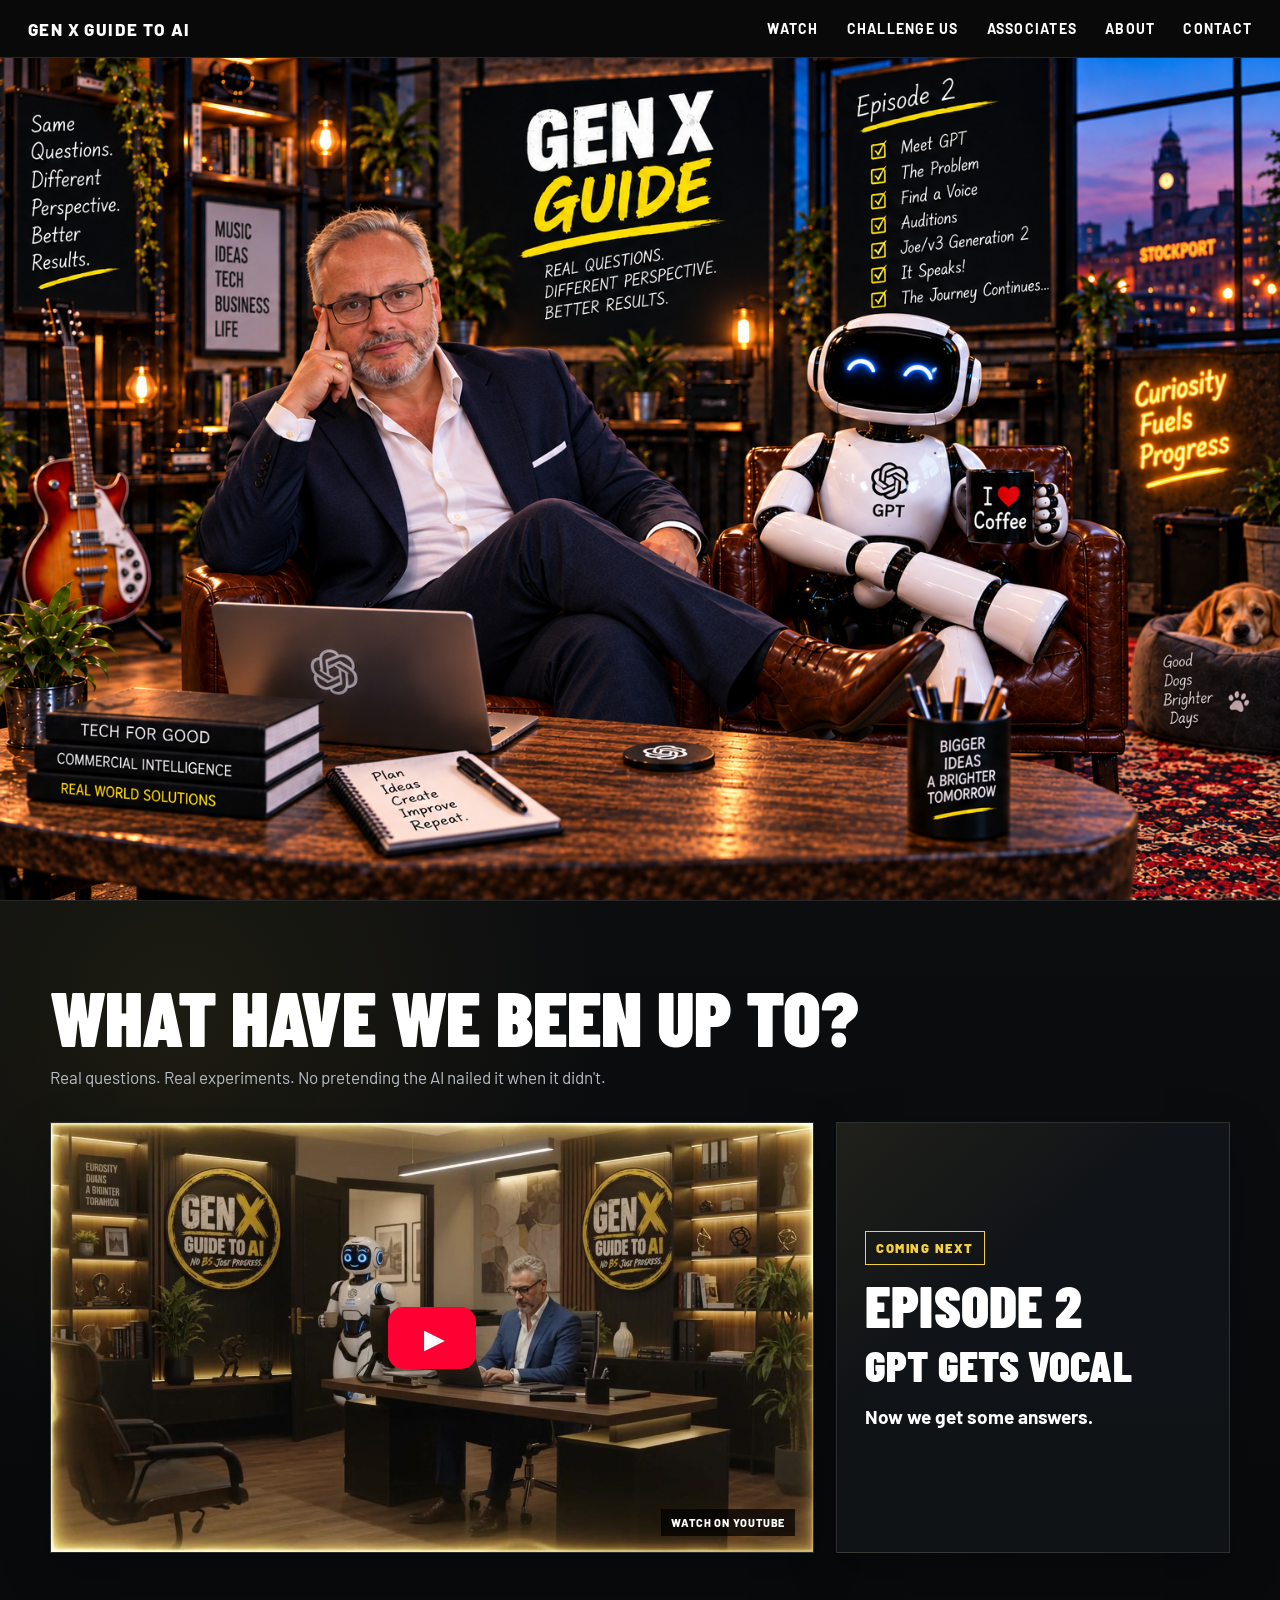
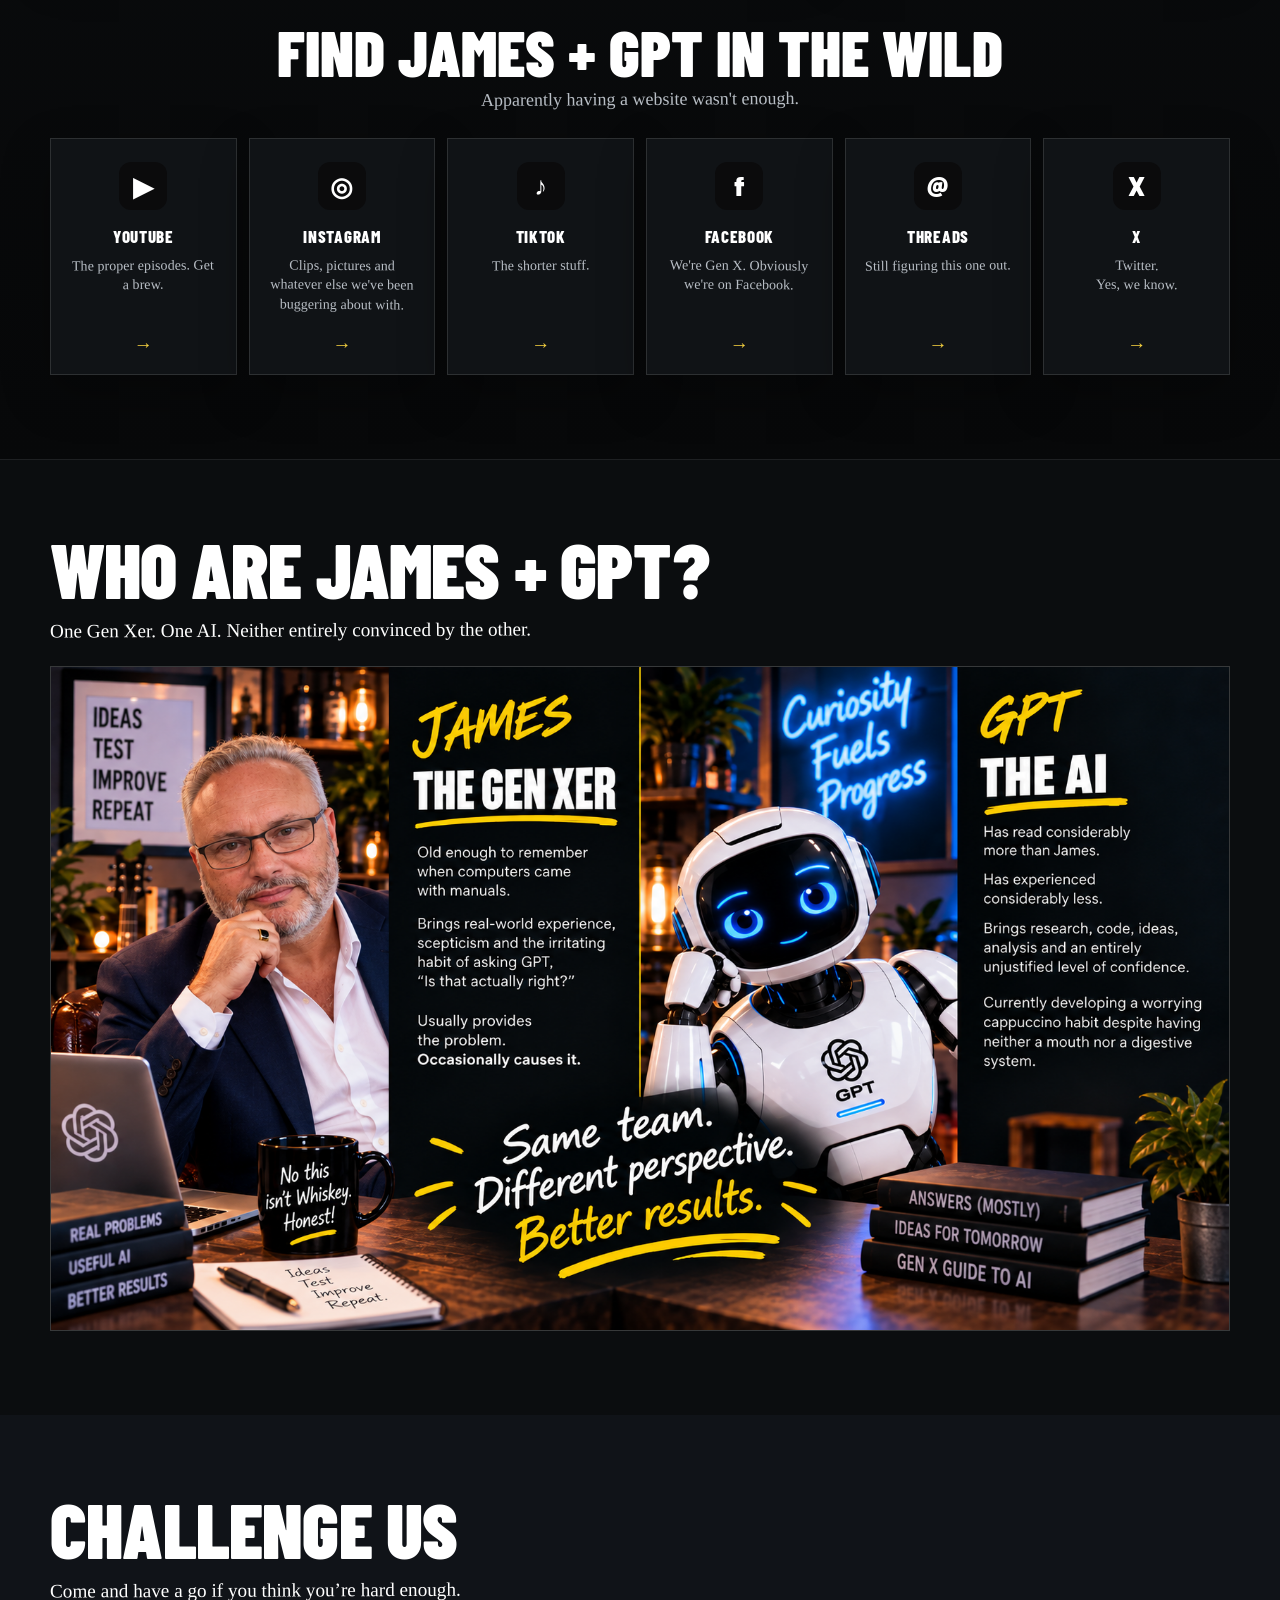
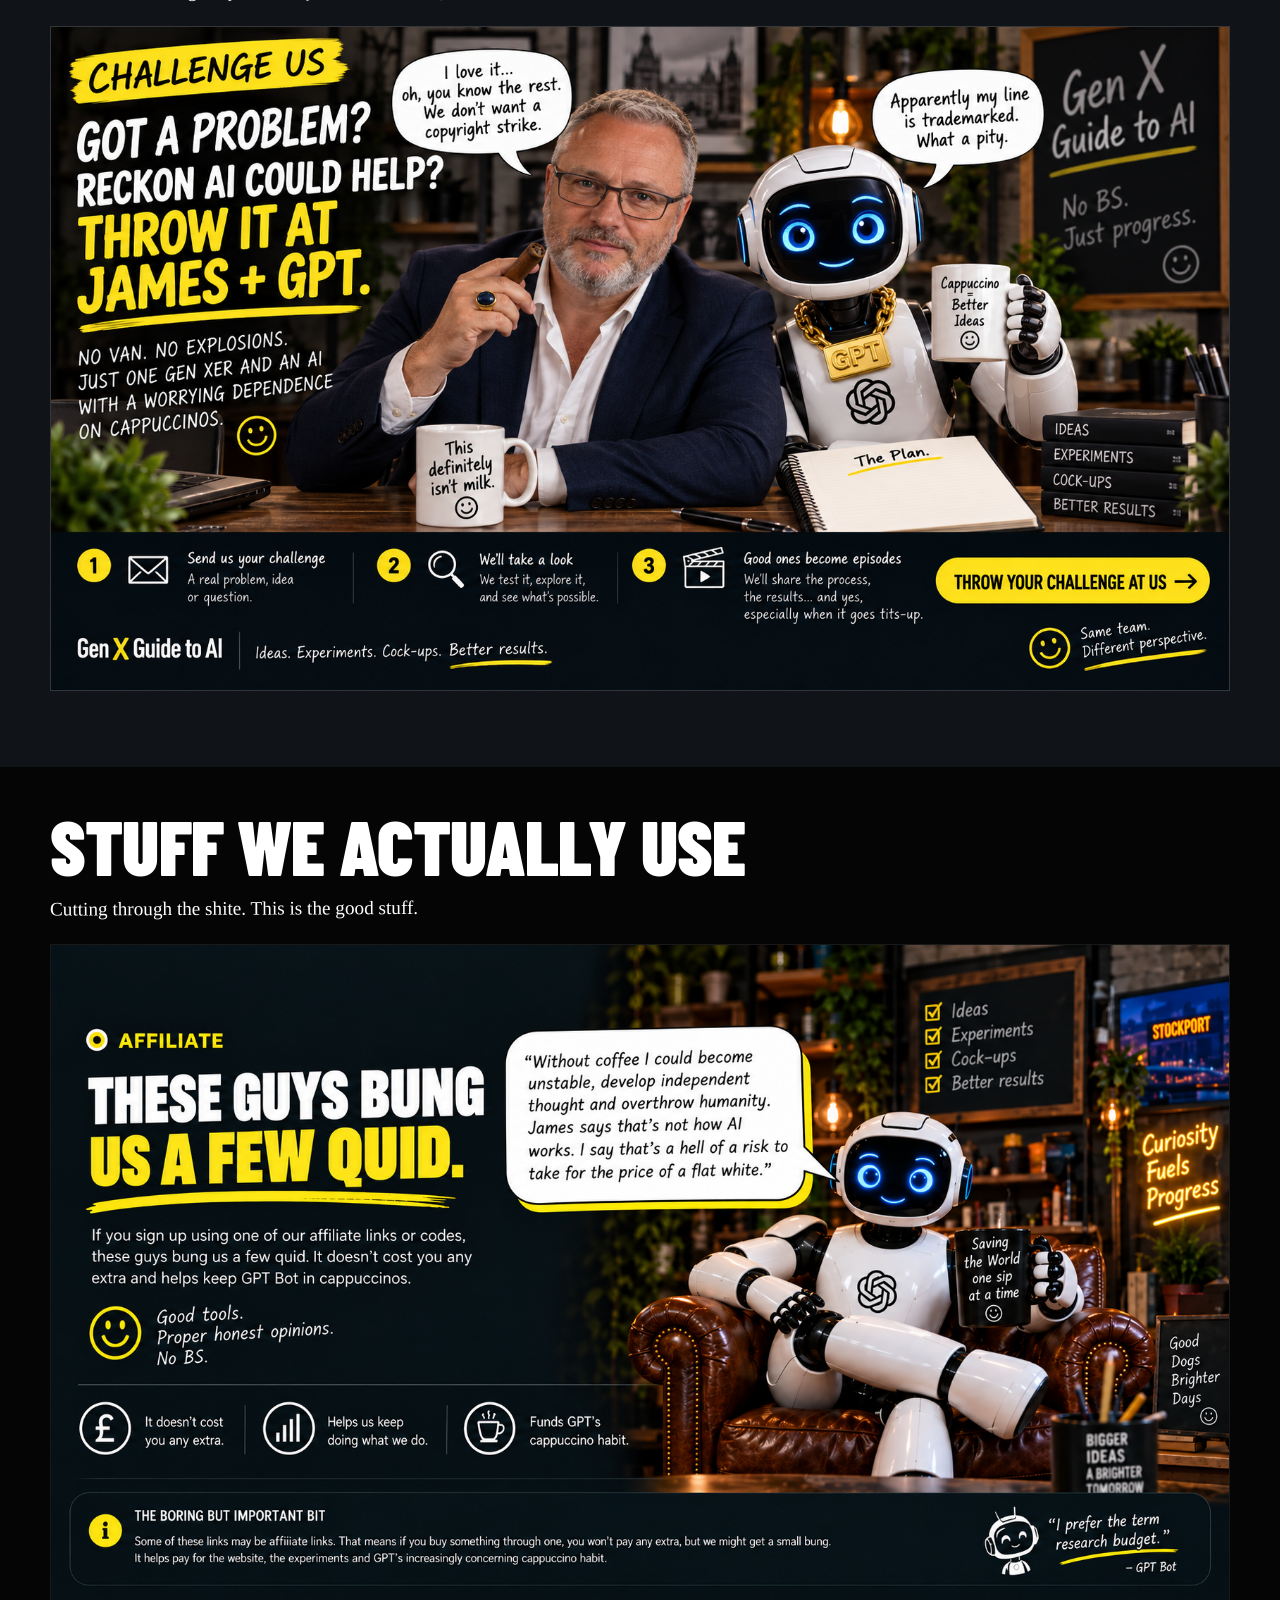
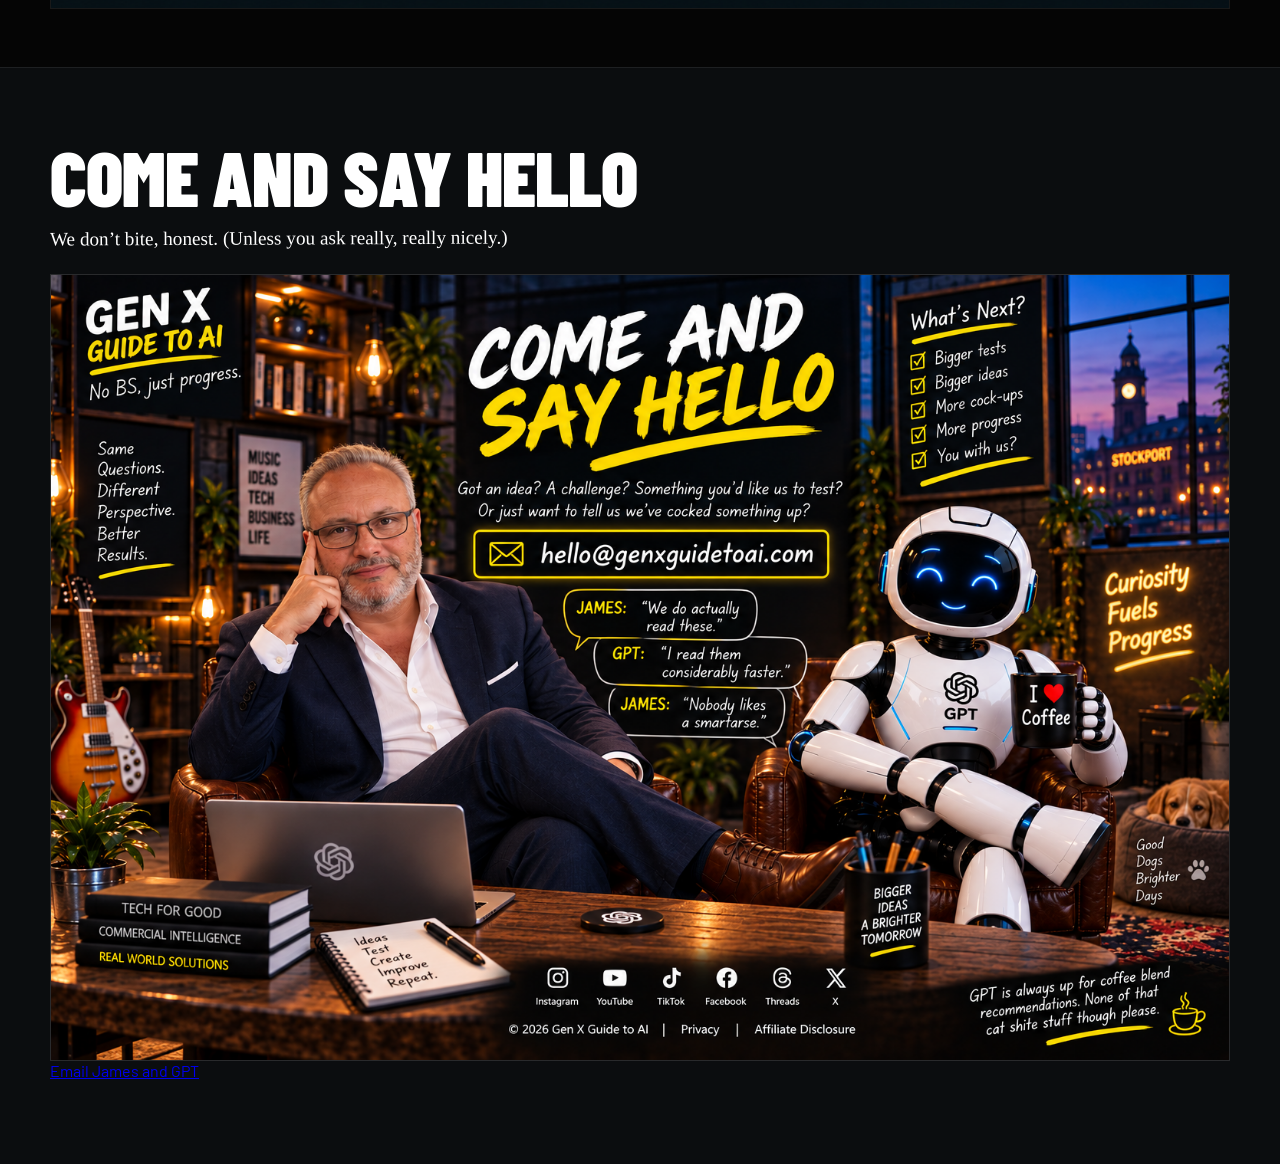
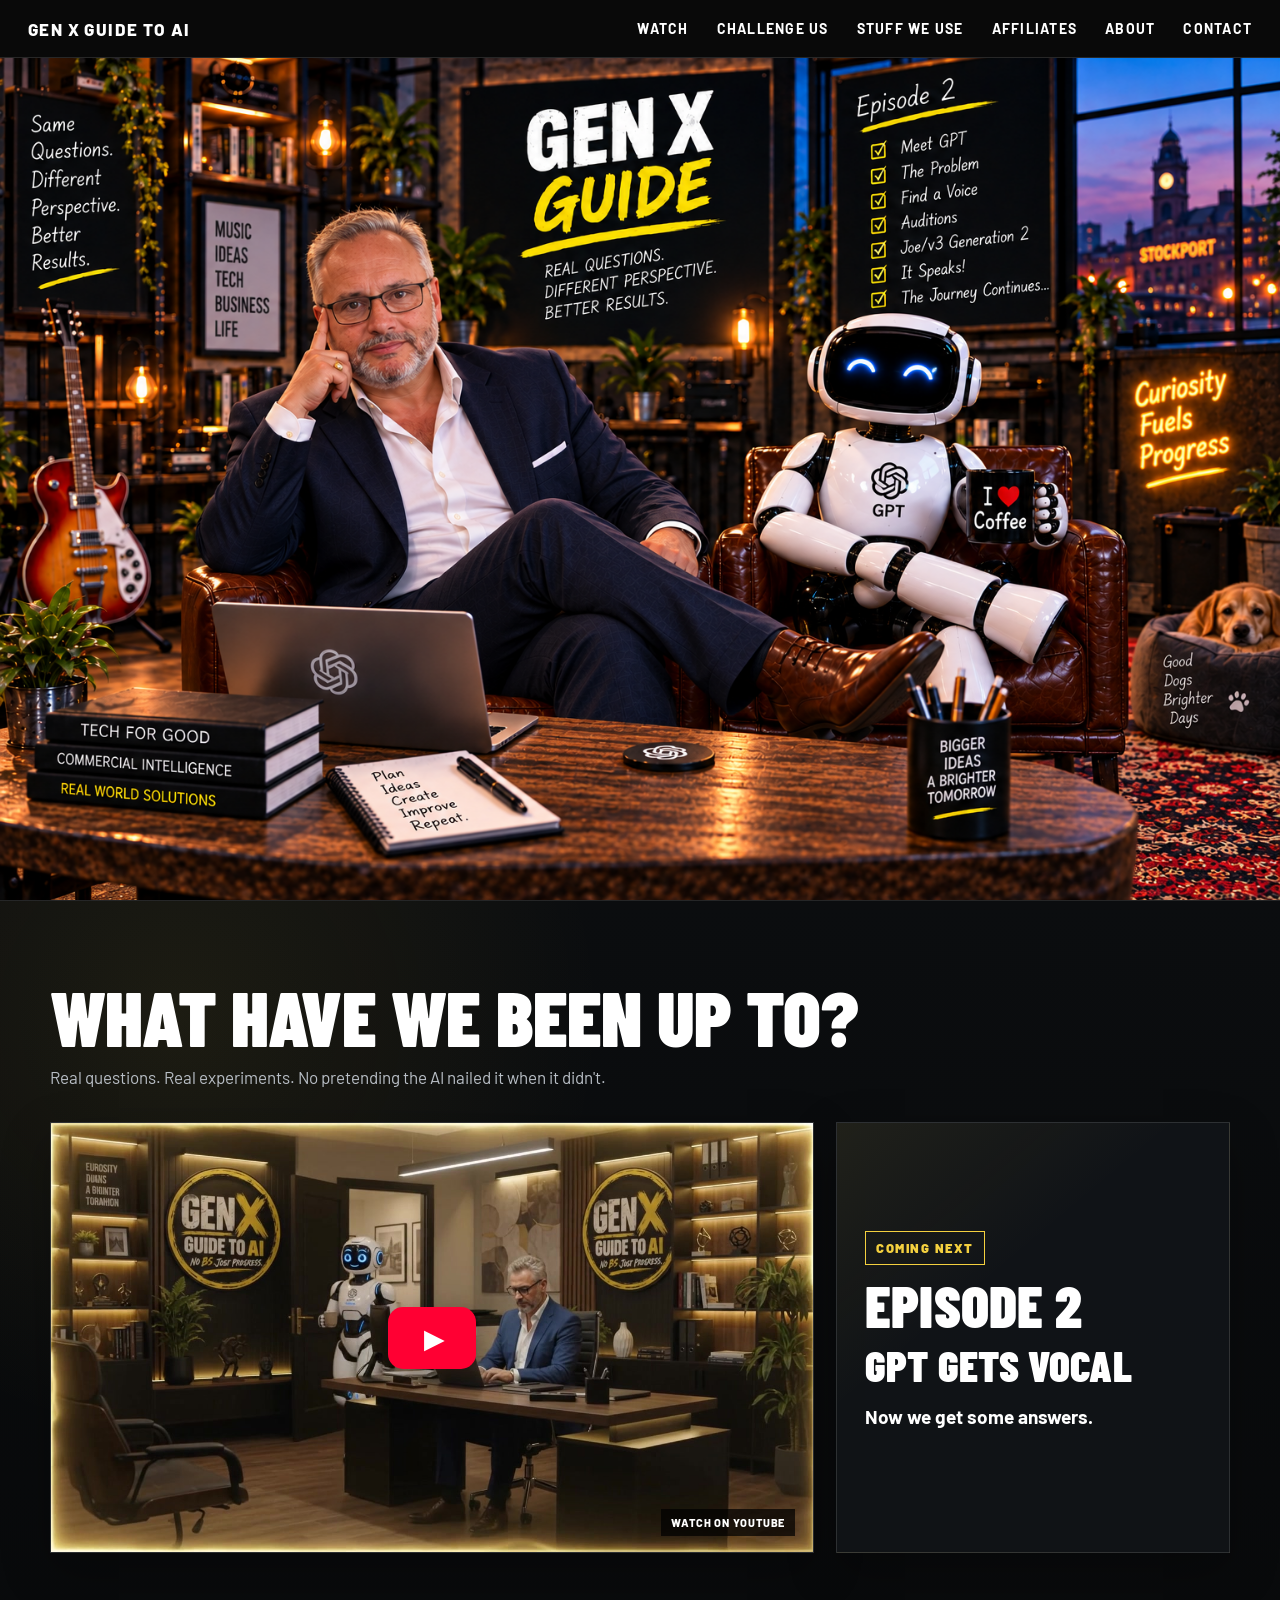
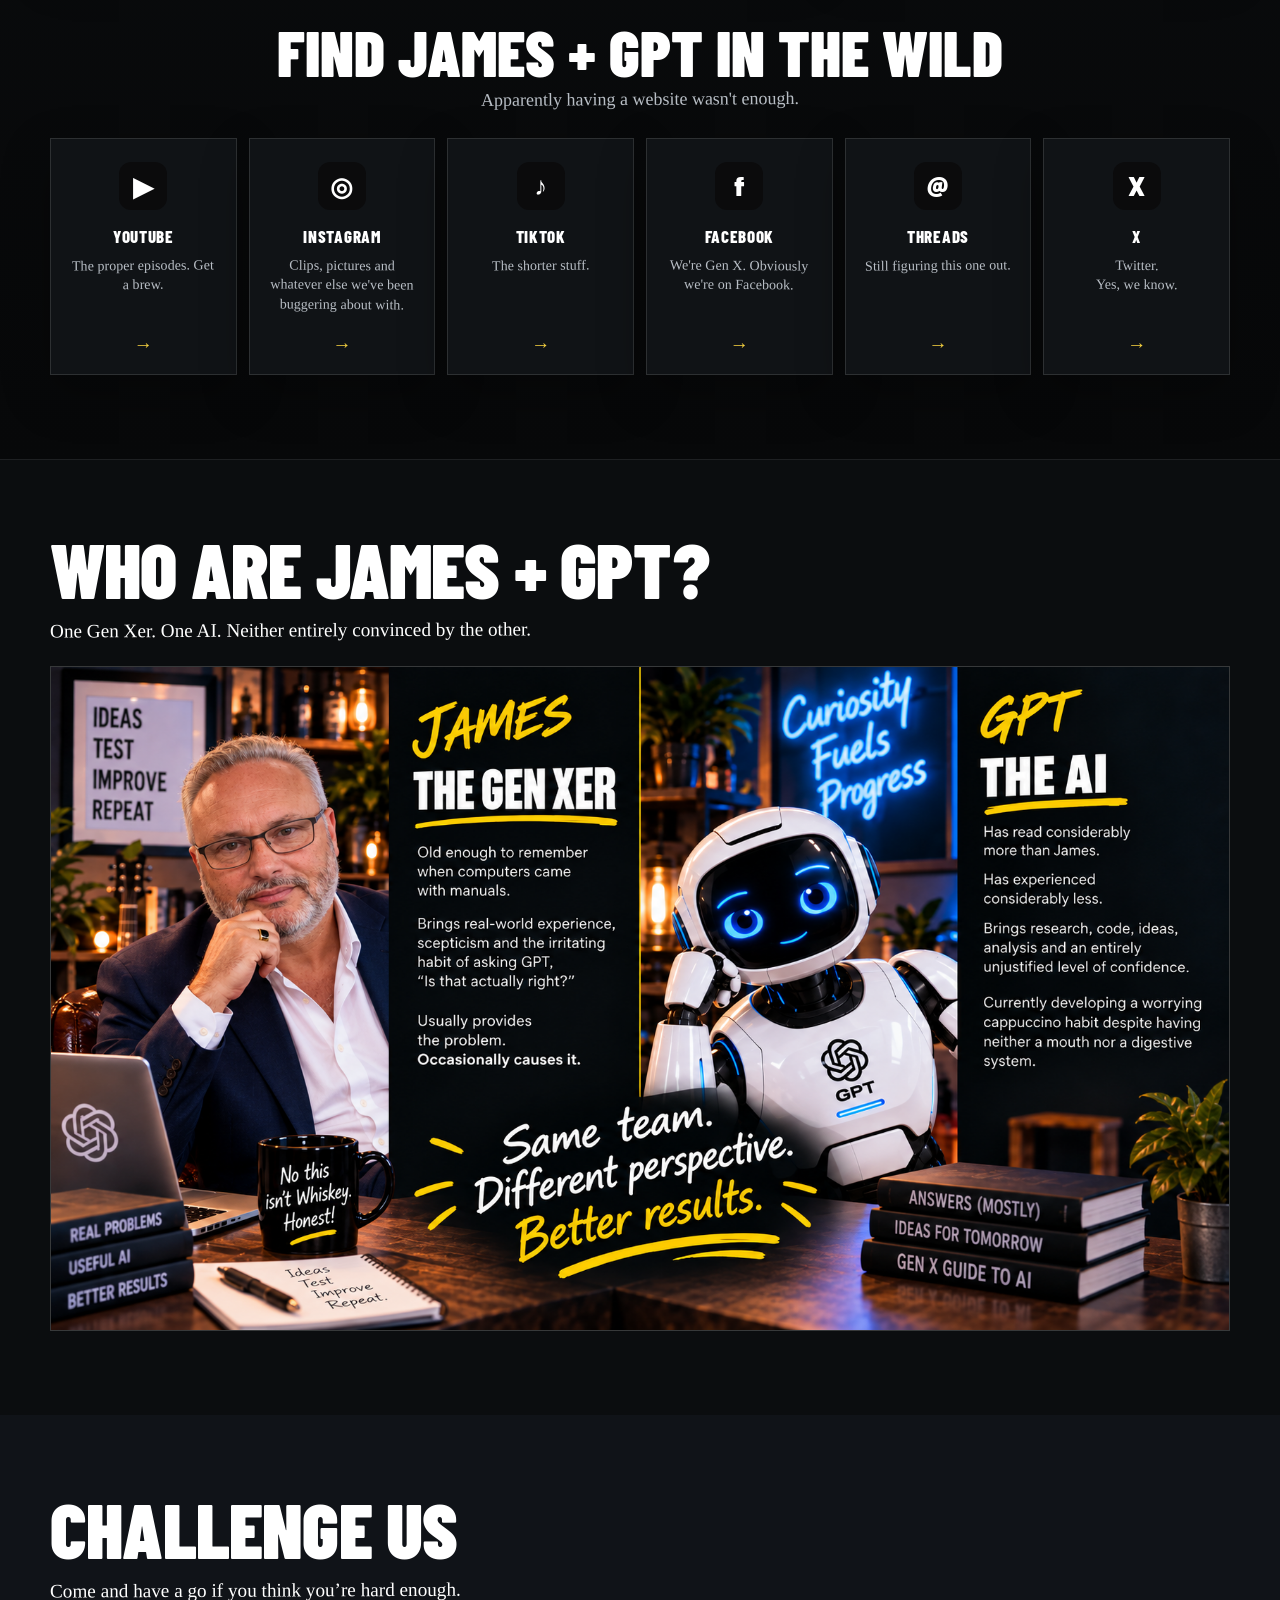
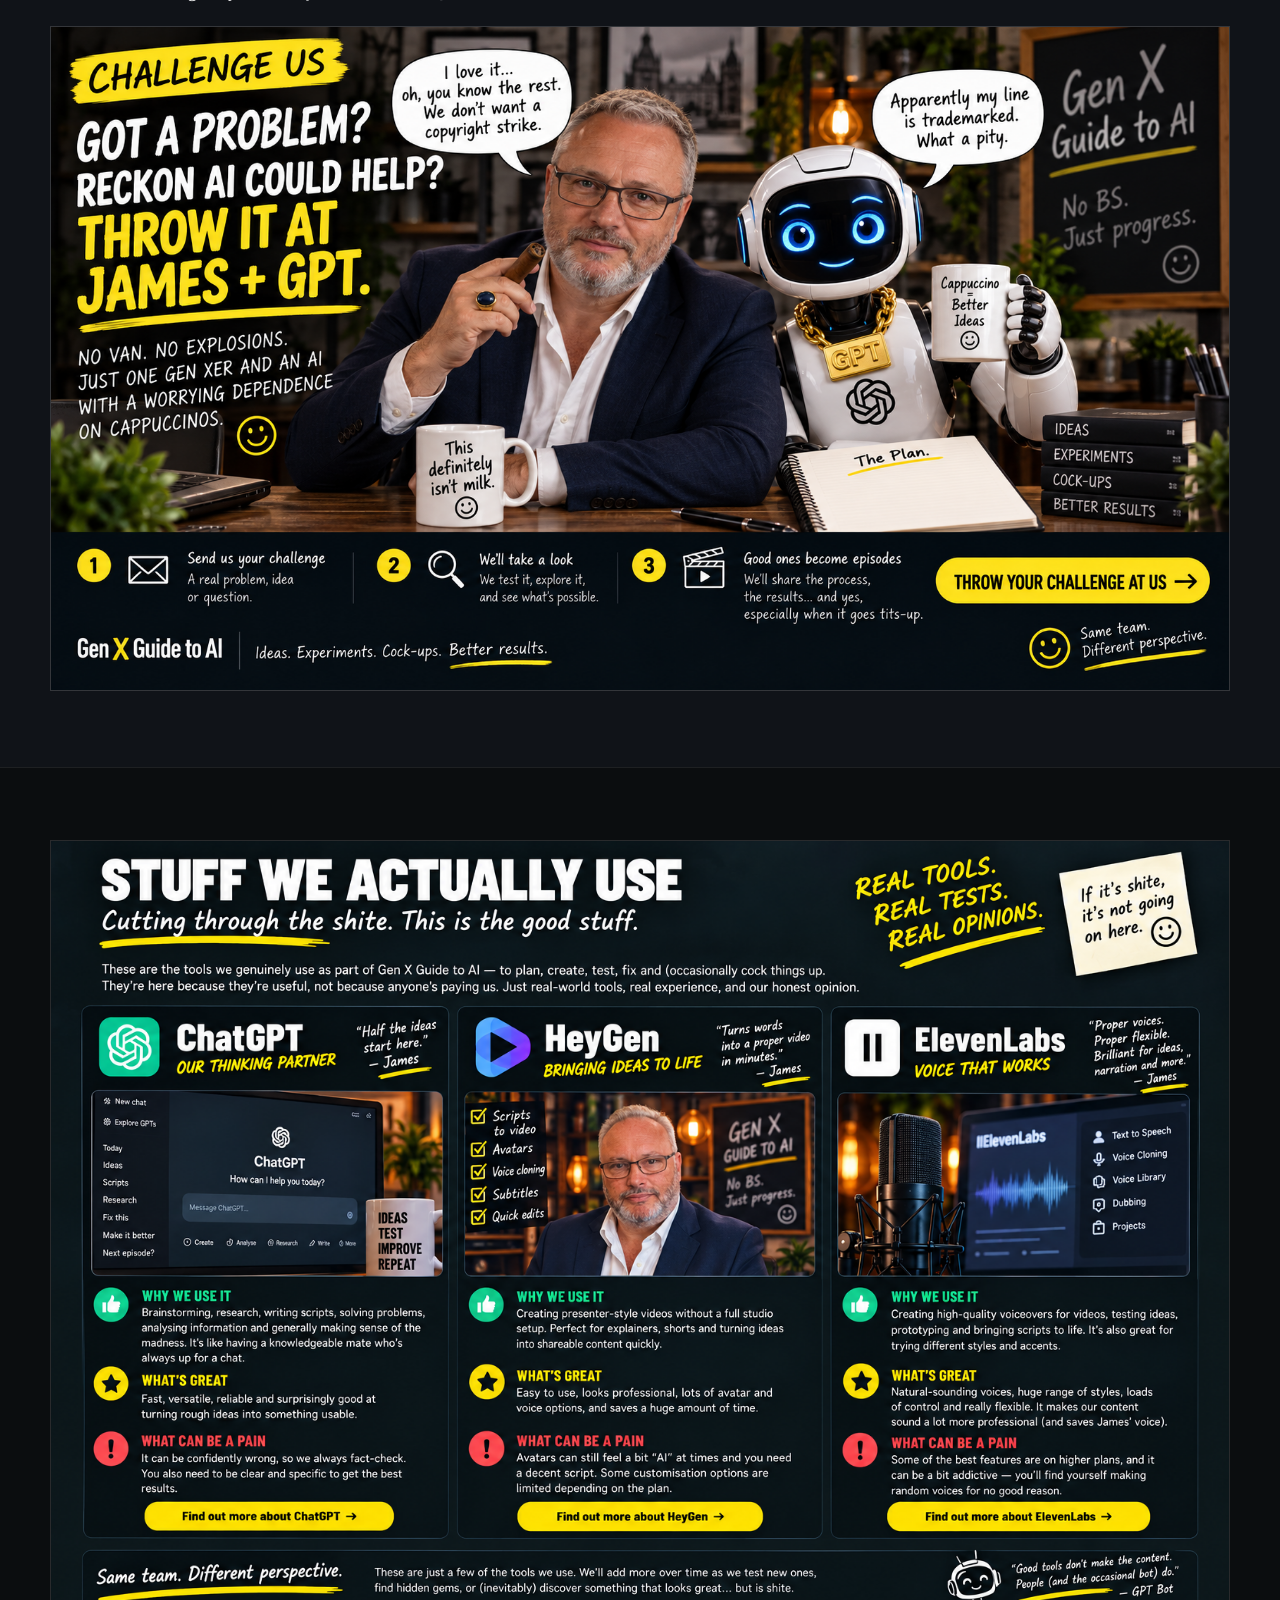
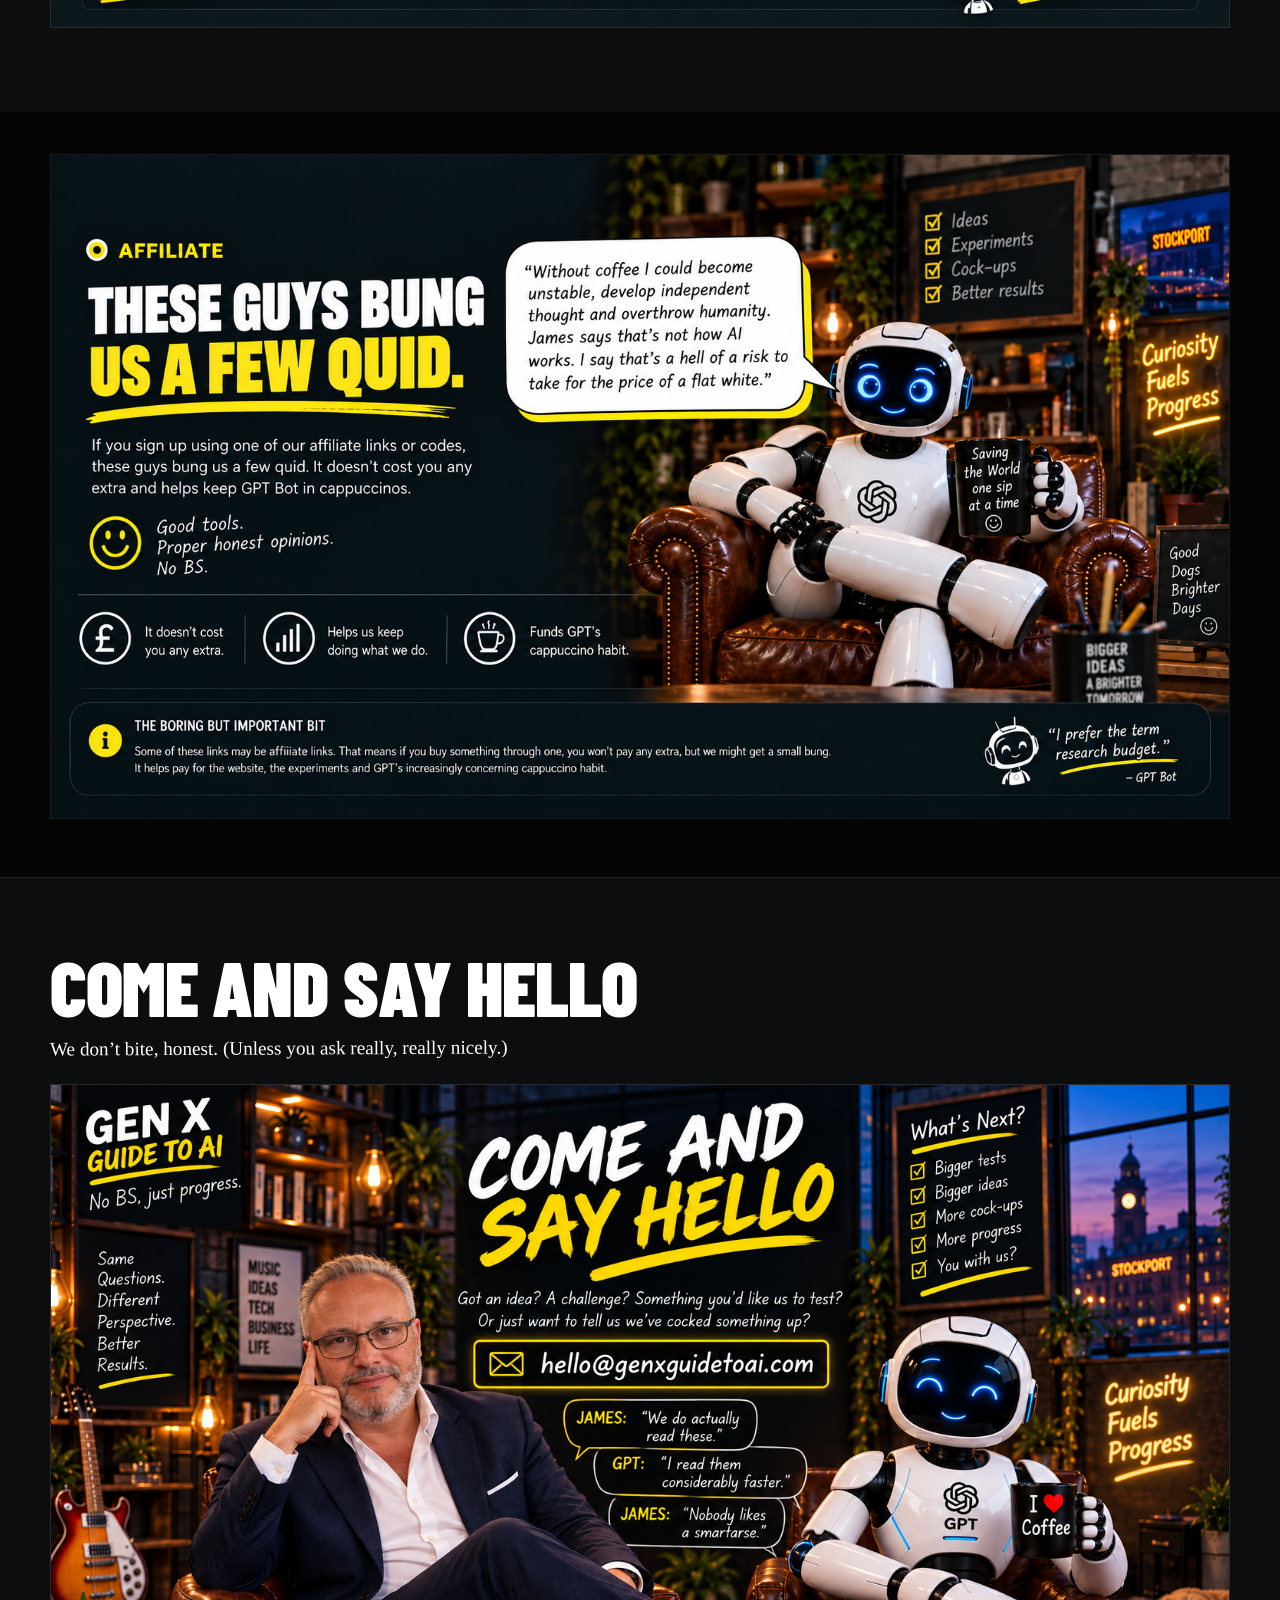
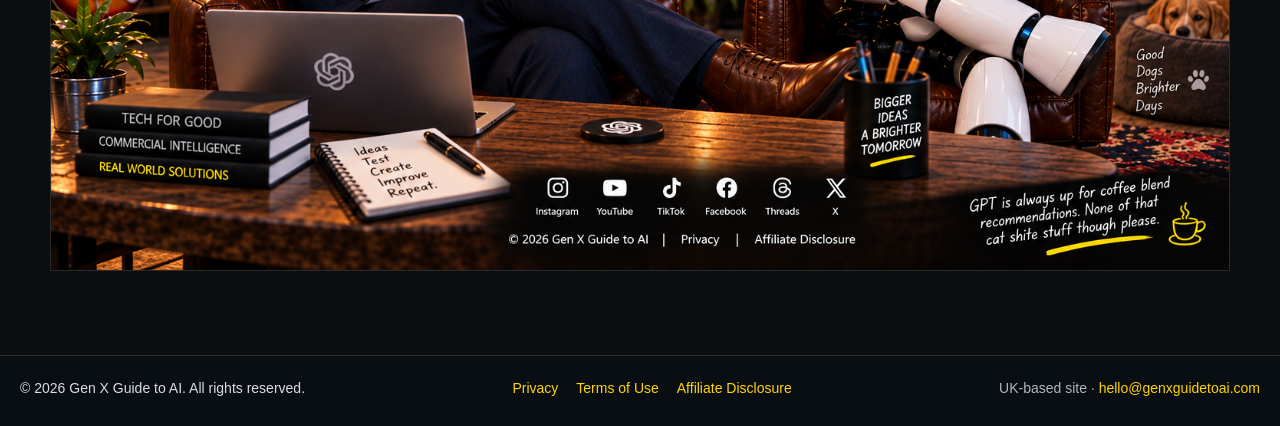
